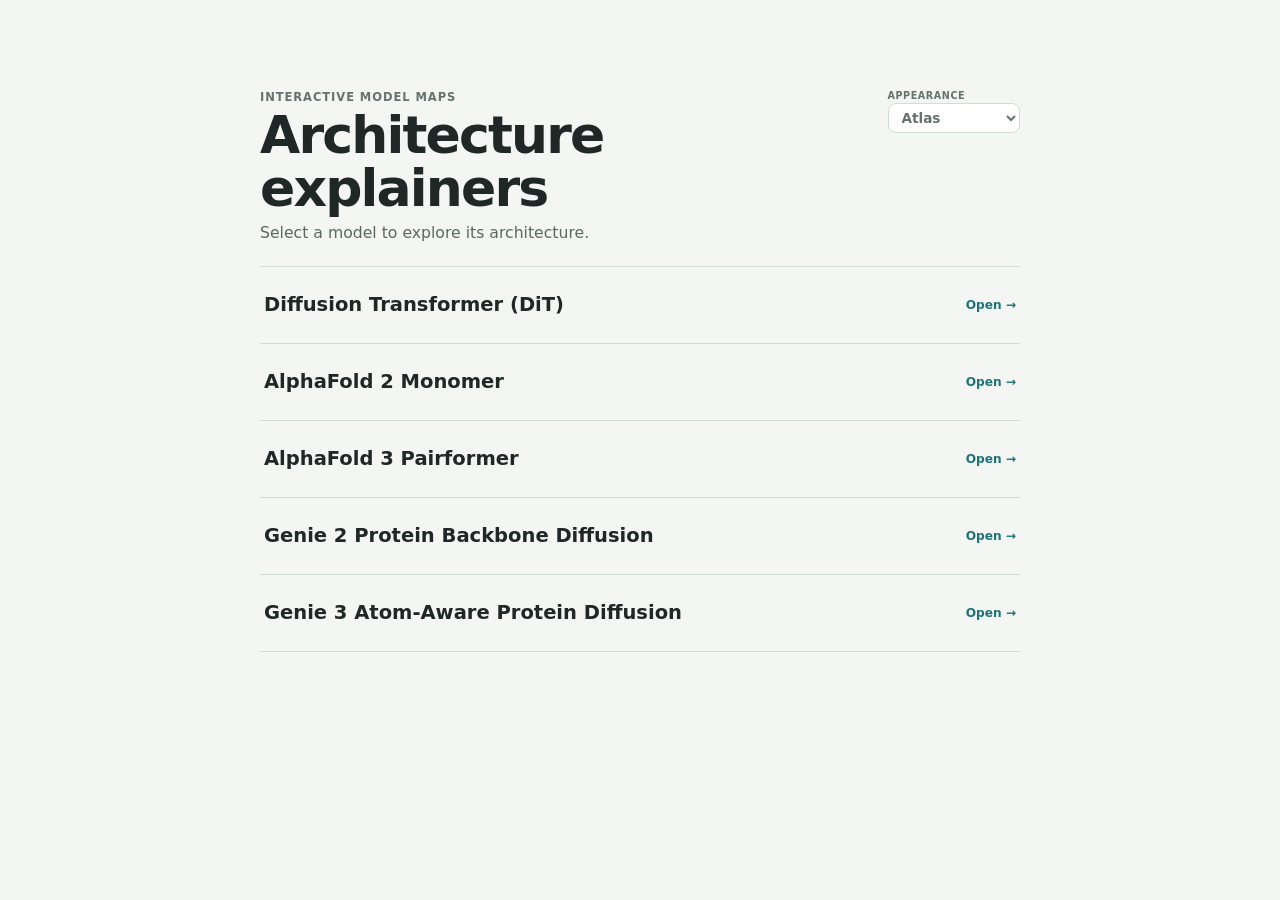
==== explainer/index.html @ 322f6643 "Vendor ramithuh/explainer into explainer/ Brings in the Architecture Explainer tool (declarative YAM" ====
<!doctype html>
<html lang="en">
  <head>
    <meta charset="utf-8" />
    <meta name="viewport" content="width=device-width, initial-scale=1" />
    <title>Architecture Explainers</title>
    <script type="text/javascript">
      (function(c,l,a,r,i,t,y){
          c[a]=c[a]||function(){(c[a].q=c[a].q||[]).push(arguments)};
          t=l.createElement(r);t.async=1;t.src="https://www.clarity.ms/tag/"+i;
          y=l.getElementsByTagName(r)[0];y.parentNode.insertBefore(t,y);
      })(window, document, "clarity", "script", "xrj736g7b7");
    </script>
    <script src="./theme-init.js"></script>
    <link rel="stylesheet" href="./styles.css" />
  </head>
  <body class="landing-page directory-page">
    <main class="landing-shell directory-shell">
      <header class="directory-header">
        <div>
          <p class="eyebrow">Interactive model maps</p>
          <h1>Architecture explainers</h1>
          <p>Select a model to explore its architecture.</p>
        </div>
        <label class="theme-switcher-label" for="directoryThemeSwitcher">
          <span>Appearance</span>
          <select id="directoryThemeSwitcher" class="theme-switcher"></select>
        </label>
      </header>

      <ul id="architectureList" class="architecture-list" aria-live="polite">
        <li class="directory-loading">Loading available architectures…</li>
      </ul>
      <p id="directoryEmpty" class="directory-empty" hidden>
        No model architectures are included in this build.
      </p>

      <noscript>
        <p class="directory-error">
          JavaScript is required to list the available architecture explainers.
        </p>
      </noscript>
    </main>
    <script type="module" src="./landing.js"></script>
  </body>
</html>
---- explainer/styles.css ----
:root {
  color-scheme: light;
  --bg: #f4f6f4;
  --ink: #202727;
  --muted: #66726f;
  --panel: #fbfaf7;
  --panel-strong: #ffffff;
  --line: #d2dcd7;
  --accent: #1d7378;
  --accent-2: #cf5d45;
  --blue: #336fb1;
  --green: #18805f;
  --amber: #b87a22;
  --violet: #8b6fc3;
  --representation-single: var(--blue);
  --representation-pair: var(--violet);
  --representation-coordinates: var(--green);
  --representation-frames: var(--amber);
  --copy: #40504d;
  --copy-soft: #5a6763;
  --copy-strong: #34423f;
  --surface-link: rgba(255, 255, 255, 0.66);
  --surface-link-hover: #ffffff;
  --surface-card: rgba(255, 255, 255, 0.72);
  --surface-card-hover: #ffffff;
  --surface-control: rgba(255, 255, 255, 0.9);
  --surface-popover: rgba(255, 255, 255, 0.97);
  --surface-chip: rgba(255, 255, 255, 0.7);
  --surface-node: rgba(255, 255, 255, 0.9);
  --surface-node-hover: #ffffff;
  --surface-tensor: rgba(255, 255, 255, 0.72);
  --surface-tensor-label: rgba(255, 255, 255, 0.85);
  --canvas-bg: linear-gradient(180deg, #f7f7fa 0%, #f7f4ef 56%, #eef6f4 100%);
  --lane-line: rgba(50, 63, 59, 0.08);
  --lane-label-line: rgba(95, 108, 103, 0.18);
  --chip-line: rgba(111, 122, 118, 0.16);
  --edge-default: rgba(92, 150, 152, 0.78);
  --edge-conditioning: rgba(139, 111, 195, 0.78);
  --edge-skip: rgba(207, 93, 69, 0.75);
  --edge-label: #6d7a76;
  --edge-label-stroke: rgba(255, 255, 255, 0.86);
  --glyph-border-base: #ffffff;
  --tensor-volume-stack: rgba(255, 255, 255, 0.94);
  --shadow: 0 18px 50px rgba(31, 37, 35, 0.14);
  --shadow-soft: 0 10px 28px rgba(43, 51, 48, 0.07);
  --node-shadow: 0 14px 34px rgba(35, 43, 40, 0.1);
}

:root[data-theme="dark"] {
  color-scheme: dark;
  --bg: #0c1112;
  --ink: #e8eeee;
  --muted: #96a8a5;
  --panel: #121a1c;
  --panel-strong: #1a2427;
  --line: #2b3b3e;
  --accent: #4fc3c7;
  --accent-2: #f08a70;
  --blue: #78aef0;
  --green: #63d19d;
  --amber: #e9b85f;
  --violet: #b6a0f2;
  --copy: #c7d3d0;
  --copy-soft: #a8b8b5;
  --copy-strong: #dde7e5;
  --surface-link: rgba(24, 34, 37, 0.82);
  --surface-link-hover: rgba(32, 47, 50, 0.98);
  --surface-card: rgba(20, 30, 33, 0.84);
  --surface-card-hover: rgba(28, 42, 45, 0.98);
  --surface-control: rgba(19, 29, 32, 0.9);
  --surface-popover: rgba(20, 30, 33, 0.97);
  --surface-chip: rgba(25, 37, 40, 0.76);
  --surface-node: rgba(21, 32, 35, 0.92);
  --surface-node-hover: rgba(31, 47, 50, 0.98);
  --surface-tensor: rgba(22, 34, 37, 0.78);
  --surface-tensor-label: rgba(8, 14, 16, 0.86);
  --canvas-bg: linear-gradient(180deg, #10161a 0%, #151c1f 56%, #0f1b1d 100%);
  --lane-line: rgba(190, 211, 207, 0.12);
  --lane-label-line: rgba(190, 211, 207, 0.18);
  --chip-line: rgba(190, 211, 207, 0.17);
  --edge-default: rgba(79, 195, 199, 0.78);
  --edge-conditioning: rgba(182, 160, 242, 0.78);
  --edge-skip: rgba(240, 138, 112, 0.76);
  --edge-label: #c5d5d1;
  --edge-label-stroke: rgba(8, 13, 14, 0.88);
  --glyph-border-base: #0d1517;
  --tensor-volume-stack: rgba(10, 16, 18, 0.95);
  --shadow: 0 22px 60px rgba(0, 0, 0, 0.45);
  --shadow-soft: 0 10px 28px rgba(0, 0, 0, 0.24);
  --node-shadow: 0 14px 34px rgba(0, 0, 0, 0.32);
}

/* Warm, paper-led palette derived from ramith.fyi's Tufte surface, ink,
   green interaction color, yellow annotations, and scholarly blue figures. */
:root[data-theme="ramith"] {
  color-scheme: light;
  --bg: #fffff8;
  --ink: #111111;
  --muted: #6d695f;
  --panel: #faf7ec;
  --panel-strong: #fffef8;
  --line: #d9d2bd;
  --accent: #2e7247;
  --accent-2: #9a650f;
  --blue: #2f6f91;
  --green: #2e7247;
  --amber: #9a650f;
  --violet: #765a9b;
  --representation-single: var(--blue);
  --representation-pair: var(--violet);
  --representation-coordinates: var(--green);
  --representation-frames: var(--amber);
  --copy: #36352f;
  --copy-soft: #5e5b52;
  --copy-strong: #272620;
  --surface-link: rgba(255, 255, 248, 0.7);
  --surface-link-hover: #fffef8;
  --surface-card: rgba(255, 254, 248, 0.76);
  --surface-card-hover: #fffef8;
  --surface-control: rgba(255, 254, 248, 0.92);
  --surface-popover: rgba(255, 254, 248, 0.98);
  --surface-chip: rgba(250, 247, 236, 0.84);
  --surface-node: rgba(255, 254, 248, 0.94);
  --surface-node-hover: #fffef8;
  --surface-tensor: rgba(255, 254, 248, 0.8);
  --surface-tensor-label: rgba(255, 254, 248, 0.9);
  --canvas-bg: linear-gradient(180deg, #fffef8 0%, #faf7ed 58%, #f3f7ef 100%);
  --lane-line: rgba(73, 66, 49, 0.09);
  --lane-label-line: rgba(93, 86, 68, 0.19);
  --chip-line: rgba(105, 97, 78, 0.18);
  --edge-default: rgba(46, 114, 71, 0.8);
  --edge-conditioning: rgba(118, 90, 155, 0.8);
  --edge-skip: rgba(173, 77, 55, 0.76);
  --edge-label: #69655a;
  --edge-label-stroke: rgba(255, 254, 248, 0.92);
  --glyph-border-base: #fffef8;
  --tensor-volume-stack: rgba(255, 254, 248, 0.96);
  --shadow: 0 18px 50px rgba(61, 52, 31, 0.13);
  --shadow-soft: 0 9px 26px rgba(61, 52, 31, 0.08);
  --node-shadow: 0 13px 32px rgba(61, 52, 31, 0.11);
}

@media (prefers-color-scheme: dark) {
  :root[data-theme="ramith"] {
    color-scheme: dark;
    --bg: #151515;
    --ink: #f1eee2;
    --muted: #aaa69a;
    --panel: #1b1b18;
    --panel-strong: #24231e;
    --line: #403d34;
    --accent: #66bb6a;
    --accent-2: #e0ad4f;
    --blue: #79aac5;
    --green: #66bb6a;
    --amber: #e0ad4f;
    --violet: #b49bd2;
    --copy: #d7d3c7;
    --copy-soft: #b7b2a7;
    --copy-strong: #e8e4d8;
    --surface-link: rgba(31, 31, 27, 0.82);
    --surface-link-hover: rgba(42, 41, 35, 0.98);
    --surface-card: rgba(28, 28, 24, 0.88);
    --surface-card-hover: rgba(40, 39, 33, 0.98);
    --surface-control: rgba(30, 30, 26, 0.94);
    --surface-popover: rgba(30, 30, 26, 0.98);
    --surface-chip: rgba(38, 37, 31, 0.84);
    --surface-node: rgba(31, 31, 27, 0.94);
    --surface-node-hover: rgba(44, 43, 36, 0.99);
    --surface-tensor: rgba(34, 34, 29, 0.84);
    --surface-tensor-label: rgba(18, 18, 16, 0.9);
    --canvas-bg: linear-gradient(180deg, #181816 0%, #1d1c18 58%, #172019 100%);
    --lane-line: rgba(226, 220, 201, 0.11);
    --lane-label-line: rgba(226, 220, 201, 0.18);
    --chip-line: rgba(226, 220, 201, 0.17);
    --edge-default: rgba(102, 187, 106, 0.82);
    --edge-conditioning: rgba(180, 155, 210, 0.82);
    --edge-skip: rgba(226, 126, 101, 0.8);
    --edge-label: #d5d0c3;
    --edge-label-stroke: rgba(19, 19, 16, 0.92);
    --glyph-border-base: #171714;
    --tensor-volume-stack: rgba(17, 17, 15, 0.96);
    --shadow: 0 22px 60px rgba(0, 0, 0, 0.48);
    --shadow-soft: 0 10px 28px rgba(0, 0, 0, 0.28);
    --node-shadow: 0 14px 34px rgba(0, 0, 0, 0.36);
  }
}

* {
  box-sizing: border-box;
}

html,
body {
  min-height: 100%;
}

body {
  margin: 0;
  background: var(--bg);
  color: var(--ink);
  font-family:
    Inter, ui-sans-serif, system-ui, -apple-system, BlinkMacSystemFont, "Segoe UI",
    sans-serif;
}

body.renderer-page {
  min-height: 100svh;
  overflow: hidden;
}

button {
  font: inherit;
}

h1,
h2,
h3,
p {
  margin-top: 0;
}

h1 {
  margin-bottom: 8px;
  font-size: clamp(2.2rem, 4vw, 4.2rem);
  line-height: 1.02;
  letter-spacing: 0;
}

h2 {
  margin-bottom: 9px;
  font-size: clamp(1.35rem, 2vw, 2rem);
  line-height: 1.08;
  letter-spacing: 0;
}

h3 {
  margin: 18px 0 8px;
  font-size: 0.8rem;
  letter-spacing: 0.08em;
  text-transform: uppercase;
  color: var(--muted);
}

code {
  font-family: ui-monospace, SFMono-Regular, Menlo, Consolas, monospace;
}

.eyebrow {
  margin: 0 0 5px;
  color: var(--muted);
  font-size: 0.72rem;
  font-weight: 800;
  letter-spacing: 0.08em;
  text-transform: uppercase;
}

.landing-shell {
  width: min(1500px, calc(100vw - 32px));
  margin: 0 auto;
  padding: 28px 0 56px;
}

.landing-header {
  max-width: 900px;
  margin-bottom: 24px;
}

.landing-header p:not(.eyebrow) {
  max-width: 76ch;
  color: var(--copy);
  font-size: 1.1rem;
  line-height: 1.5;
}

.note-nav {
  display: flex;
  flex-wrap: wrap;
  gap: 10px;
  align-items: center;
}

.story-home-link {
  display: inline-flex;
  align-items: center;
  min-height: 30px;
  padding: 6px 10px;
  border: 1px solid var(--line);
  border-radius: 8px;
  background: var(--surface-link);
  color: var(--accent);
  font-size: 0.78rem;
  font-weight: 900;
  text-decoration: none;
}

.story-home-link:hover {
  border-color: var(--accent);
  background: var(--surface-link-hover);
}

.story-grid {
  display: grid;
  grid-template-columns: repeat(auto-fit, minmax(270px, 1fr));
  gap: 16px;
}

.story-card,
.landing-notes {
  display: block;
  min-height: 210px;
  padding: 18px;
  border: 1px solid var(--line);
  border-radius: 8px;
  background: var(--surface-card);
  color: inherit;
  text-decoration: none;
  box-shadow: var(--shadow-soft);
}

.story-card:hover {
  border-color: color-mix(in srgb, var(--accent) 55%, transparent);
  background: var(--surface-card-hover);
}

.story-status,
.story-meta {
  display: inline-flex;
  color: var(--accent);
  font-size: 0.75rem;
  font-weight: 900;
  text-transform: uppercase;
}

.story-card h2 {
  margin: 8px 0;
}

.story-card p:not(.eyebrow) {
  color: var(--copy);
  line-height: 1.45;
}

.landing-notes {
  min-height: 0;
  margin-top: 22px;
}

/* Registry-driven architecture directory */

.directory-shell {
  width: min(1540px, calc(100vw - 40px));
  padding-top: 20px;
}

.directory-hero {
  display: grid;
  grid-template-columns: minmax(0, 1fr) auto;
  gap: clamp(32px, 6vw, 96px);
  align-items: end;
  padding: clamp(24px, 4vw, 54px);
  overflow: hidden;
  border: 1px solid var(--line);
  border-radius: 18px;
  background:
    radial-gradient(circle at 88% 12%, color-mix(in srgb, var(--violet) 16%, transparent), transparent 28%),
    radial-gradient(circle at 8% 100%, color-mix(in srgb, var(--accent) 13%, transparent), transparent 31%),
    var(--surface-card);
  box-shadow: var(--shadow-soft);
}

.directory-hero-copy {
  max-width: 920px;
}

.directory-hero-aside {
  display: grid;
  gap: 14px;
  justify-items: end;
}

.directory-hero h1 {
  max-width: 12ch;
  margin-bottom: 16px;
}

.directory-hero-copy > p:not(.eyebrow) {
  max-width: 76ch;
  margin-bottom: 0;
  color: var(--copy);
  font-size: clamp(1rem, 1.35vw, 1.18rem);
  line-height: 1.55;
}

.directory-summary {
  display: grid;
  grid-template-columns: repeat(3, minmax(92px, 1fr));
  min-width: min(430px, 38vw);
  margin: 0;
  border: 1px solid color-mix(in srgb, var(--accent) 22%, var(--line));
  border-radius: 12px;
  background: color-mix(in srgb, var(--surface-card) 82%, transparent);
  backdrop-filter: blur(12px);
}

.directory-summary > div {
  padding: 16px 18px;
}

.directory-summary > div + div {
  border-left: 1px solid var(--line);
}

.directory-summary dt {
  margin-bottom: 2px;
  color: var(--accent);
  font-size: 1.55rem;
  font-weight: 900;
  line-height: 1;
}

.directory-summary dd {
  margin: 0;
  color: var(--muted);
  font-size: 0.7rem;
  font-weight: 800;
  letter-spacing: 0.055em;
  text-transform: uppercase;
}

.directory-section {
  padding: clamp(32px, 5vw, 66px) 0 18px;
}

.directory-section-heading {
  display: flex;
  justify-content: space-between;
  gap: 28px;
  align-items: end;
}

.directory-section-heading h2,
.directory-reference h2,
.directory-resources h2 {
  margin-bottom: 6px;
}

.directory-section-heading > div > p:not(.eyebrow),
.directory-reference > div > p:not(.eyebrow) {
  max-width: 72ch;
  margin-bottom: 0;
  color: var(--copy-soft);
  line-height: 1.45;
}

.directory-search {
  display: grid;
  width: min(380px, 100%);
  gap: 6px;
  color: var(--muted);
  font-size: 0.7rem;
  font-weight: 850;
  letter-spacing: 0.055em;
  text-transform: uppercase;
}

.directory-search input {
  width: 100%;
  min-height: 44px;
  padding: 10px 13px;
  border: 1px solid var(--line);
  border-radius: 9px;
  outline: none;
  background: var(--surface-control);
  color: var(--ink);
  font: 650 0.88rem/1.2 var(--sans, ui-sans-serif, system-ui, sans-serif);
  text-transform: none;
  box-shadow: 0 6px 18px color-mix(in srgb, var(--ink) 5%, transparent);
}

.directory-search input:focus {
  border-color: color-mix(in srgb, var(--accent) 64%, var(--line));
  box-shadow: 0 0 0 3px color-mix(in srgb, var(--accent) 14%, transparent);
}

.directory-toolbar {
  display: flex;
  justify-content: space-between;
  gap: 18px;
  align-items: center;
  min-height: 48px;
  margin: 18px 0;
}

.directory-filters {
  display: flex;
  flex-wrap: wrap;
  gap: 7px;
}

.directory-filter {
  min-height: 34px;
  padding: 7px 11px;
  border: 1px solid var(--line);
  border-radius: 999px;
  background: var(--surface-chip);
  color: var(--copy);
  font-size: 0.74rem;
  font-weight: 800;
  cursor: pointer;
}

.directory-filter:hover,
.directory-filter:focus-visible,
.directory-filter.is-active {
  border-color: color-mix(in srgb, var(--accent) 48%, var(--line));
  background: color-mix(in srgb, var(--accent) 11%, var(--surface-card));
  color: var(--accent);
}

.directory-result-count {
  margin: 0;
  color: var(--muted);
  font-size: 0.76rem;
  font-weight: 800;
  white-space: nowrap;
}

.architecture-directory-grid {
  display: grid;
  grid-template-columns: repeat(3, minmax(0, 1fr));
  gap: 18px;
}

.directory-card {
  display: flex;
  min-width: 0;
  min-height: 520px;
  overflow: hidden;
  flex-direction: column;
  border: 1px solid var(--line);
  border-radius: 14px;
  background: var(--surface-card);
  color: inherit;
  text-decoration: none;
  box-shadow: var(--shadow-soft);
  transition:
    transform 140ms ease,
    border-color 140ms ease,
    box-shadow 140ms ease,
    background-color 140ms ease;
}

.directory-card:hover,
.directory-card:focus-visible {
  border-color: color-mix(in srgb, var(--accent) 52%, var(--line));
  outline: none;
  background: var(--surface-card-hover);
  box-shadow: 0 18px 42px color-mix(in srgb, var(--ink) 12%, transparent);
  transform: translateY(-3px);
}

.directory-card-preview {
  height: 154px;
  padding: 10px 12px;
  border-bottom: 1px solid var(--line);
  background: var(--canvas-bg);
}

.directory-preview-svg {
  display: block;
  width: 100%;
  height: 100%;
}

.directory-preview-edge {
  fill: none;
  stroke: var(--edge-default);
  stroke-linecap: round;
  stroke-linejoin: round;
  stroke-width: 2;
  opacity: 0.66;
}

.directory-preview-edge.is-conditioning {
  stroke: var(--edge-conditioning);
  stroke-dasharray: 4 5;
}

.directory-preview-node {
  stroke: color-mix(in srgb, var(--accent) 35%, var(--line));
  stroke-width: 1.5;
}

.directory-preview-node.is-module {
  fill: color-mix(in srgb, var(--surface-node) 86%, var(--accent) 14%);
}

.directory-preview-node.is-value {
  fill: color-mix(in srgb, var(--surface-tensor) 80%, var(--accent-2) 20%);
}

.directory-preview-node.is-drillable {
  stroke: var(--accent);
  stroke-width: 3;
}

.directory-card-body {
  display: flex;
  flex: 1;
  min-width: 0;
  padding: 19px;
  flex-direction: column;
}

.directory-card-kicker {
  display: flex;
  justify-content: space-between;
  gap: 12px;
  align-items: center;
  margin-bottom: 9px;
}

.directory-family,
.directory-depth {
  color: var(--accent);
  font-size: 0.67rem;
  font-weight: 900;
  letter-spacing: 0.055em;
  text-transform: uppercase;
}

.directory-depth {
  color: var(--muted);
  white-space: nowrap;
}

.directory-card-title {
  margin: 0 0 9px;
  color: var(--ink);
  font-size: clamp(1.25rem, 1.55vw, 1.55rem);
  line-height: 1.08;
  letter-spacing: -0.018em;
  text-transform: none;
}

.directory-card-summary {
  min-height: 5.6em;
  margin-bottom: 14px;
  color: var(--copy);
  font-size: 0.88rem;
  line-height: 1.43;
}

.directory-task-list {
  display: flex;
  min-height: 56px;
  margin: 0 0 16px;
  padding: 0;
  flex-wrap: wrap;
  gap: 6px;
  align-content: flex-start;
  list-style: none;
}

.directory-task {
  align-self: flex-start;
  padding: 5px 8px;
  border: 1px solid color-mix(in srgb, var(--violet) 24%, var(--line));
  border-radius: 999px;
  background: color-mix(in srgb, var(--violet) 7%, var(--surface-chip));
  color: color-mix(in srgb, var(--violet) 84%, var(--ink));
  font-size: 0.67rem;
  font-weight: 800;
}

.directory-task.is-muted {
  color: var(--muted);
}

.directory-route-label {
  margin-bottom: 7px;
  color: var(--muted);
  font-size: 0.65rem;
  font-weight: 900;
  letter-spacing: 0.065em;
  text-transform: uppercase;
}

.directory-root-route {
  display: flex;
  min-height: 48px;
  margin-bottom: 17px;
  gap: 6px;
  align-items: center;
}

.directory-route-unit {
  min-width: 0;
  padding: 6px 7px;
  overflow: hidden;
  border: 1px solid var(--line);
  border-radius: 6px;
  background: var(--surface-chip);
  color: var(--copy-strong);
  font-size: 0.67rem;
  font-weight: 800;
  text-overflow: ellipsis;
}

.directory-route-arrow {
  flex: none;
  color: var(--accent);
  font-size: 0.75rem;
  font-weight: 900;
}

.directory-card-footer {
  display: flex;
  margin-top: auto;
  padding-top: 13px;
  flex-wrap: wrap;
  gap: 6px 12px;
  align-items: center;
  border-top: 1px solid var(--line);
}

.directory-card-stat {
  color: var(--muted);
  font-size: 0.68rem;
  font-weight: 750;
}

.directory-card-open {
  width: 100%;
  margin-top: 5px;
  color: var(--accent);
  font-size: 0.78rem;
  font-weight: 900;
}

.directory-loading,
.directory-empty,
.directory-error {
  grid-column: 1 / -1;
  padding: 24px;
  border: 1px dashed var(--line);
  border-radius: 10px;
  color: var(--muted);
  text-align: center;
}

.directory-empty {
  margin: 0;
}

.directory-reference {
  display: grid;
  grid-template-columns: minmax(260px, 0.7fr) minmax(520px, 1.3fr);
  gap: clamp(26px, 5vw, 70px);
  align-items: center;
  margin-top: 46px;
  padding: clamp(24px, 4vw, 42px);
  border: 1px solid var(--line);
  border-radius: 16px;
  background: color-mix(in srgb, var(--accent) 4%, var(--surface-card));
}

.reference-directory-grid {
  display: grid;
}

.directory-card.is-reference {
  min-height: 0;
  display: grid;
  grid-template-columns: minmax(230px, 0.82fr) minmax(330px, 1.18fr);
}

.directory-card.is-reference .directory-card-preview {
  height: 100%;
  min-height: 300px;
  border-right: 1px solid var(--line);
  border-bottom: 0;
}

.directory-card.is-reference .directory-card-summary {
  min-height: 0;
}

.directory-card.is-reference .directory-task-list {
  min-height: 0;
}

.directory-resources {
  display: grid;
  grid-template-columns: 1.15fr repeat(4, minmax(180px, 1fr));
  gap: 10px;
  margin-top: 24px;
  padding: 18px;
  border: 1px solid var(--line);
  border-radius: 14px;
  background: var(--surface-card);
}

.directory-resources > div {
  padding: 8px 10px;
}

.directory-resources a {
  display: flex;
  min-height: 88px;
  padding: 12px;
  flex-direction: column;
  justify-content: center;
  border: 1px solid var(--line);
  border-radius: 9px;
  background: var(--surface-link);
  color: inherit;
  text-decoration: none;
}

.directory-resources a:hover,
.directory-resources a:focus-visible {
  border-color: color-mix(in srgb, var(--accent) 48%, var(--line));
  outline: none;
  background: var(--surface-link-hover);
}

.directory-resources a span {
  margin-bottom: 5px;
  color: var(--accent);
  font-size: 0.78rem;
  font-weight: 900;
}

.directory-resources a small {
  color: var(--copy-soft);
  font-size: 0.69rem;
  line-height: 1.35;
}

@media (max-width: 1120px) {
  .directory-hero {
    grid-template-columns: 1fr;
    align-items: start;
  }

  .directory-summary {
    width: min(620px, 100%);
    min-width: 0;
  }

  .directory-hero-aside {
    width: min(620px, 100%);
    justify-items: start;
  }

  .architecture-directory-grid {
    grid-template-columns: repeat(2, minmax(0, 1fr));
  }

  .directory-section-heading {
    align-items: stretch;
    flex-direction: column;
  }

  .directory-search {
    width: min(520px, 100%);
  }

  .directory-reference {
    grid-template-columns: 1fr;
  }

  .directory-resources {
    grid-template-columns: repeat(2, minmax(0, 1fr));
  }

  .directory-resources > div {
    grid-column: 1 / -1;
  }
}

@media (max-width: 720px) {
  .directory-shell {
    width: min(100% - 24px, 1540px);
    padding-top: 12px;
  }

  .directory-hero {
    padding: 24px 18px;
  }

  .directory-summary {
    grid-template-columns: 1fr;
  }

  .directory-summary > div + div {
    border-top: 1px solid var(--line);
    border-left: 0;
  }

  .directory-section-heading,
  .directory-toolbar {
    align-items: stretch;
    flex-direction: column;
  }

  .directory-search {
    width: 100%;
  }

  .directory-result-count {
    align-self: flex-end;
  }

  .architecture-directory-grid,
  .directory-resources {
    grid-template-columns: 1fr;
  }

  .directory-card {
    min-height: 0;
  }

  .directory-card-summary,
  .directory-task-list {
    min-height: 0;
  }

  .directory-reference {
    padding: 22px 14px;
  }

  .directory-card.is-reference {
    display: flex;
  }

  .directory-card.is-reference .directory-card-preview {
    min-height: 154px;
    border-right: 0;
    border-bottom: 1px solid var(--line);
  }
}

/* The published landing page is intentionally just a registry-backed list.
   Architecture detail and language documentation belong behind the links. */
.directory-page {
  min-height: 100svh;
}

.directory-shell {
  width: min(760px, calc(100vw - 32px));
  padding: clamp(48px, 10vh, 112px) 0 64px;
}

.directory-header {
  display: flex;
  justify-content: space-between;
  gap: 32px;
  align-items: start;
  padding-bottom: 24px;
  border-bottom: 1px solid var(--line);
}

.directory-header h1 {
  margin-bottom: 8px;
  font-size: clamp(2rem, 6vw, 3.25rem);
  letter-spacing: -0.035em;
}

.directory-header > div > p:not(.eyebrow) {
  margin: 0;
  color: var(--copy-soft);
  font-size: 0.98rem;
}

.architecture-list {
  margin: 0;
  padding: 0;
  list-style: none;
}

.architecture-list-item {
  border-bottom: 1px solid var(--line);
}

.architecture-list-link {
  display: flex;
  min-height: 76px;
  justify-content: space-between;
  gap: 24px;
  align-items: center;
  padding: 18px 4px;
  color: inherit;
  text-decoration: none;
  transition: color 120ms ease, padding 120ms ease;
}

.architecture-list-link:hover,
.architecture-list-link:focus-visible {
  padding-right: 0;
  padding-left: 8px;
  outline: none;
  color: var(--accent);
}

.architecture-list-name {
  font-size: clamp(1.02rem, 2.4vw, 1.22rem);
  font-weight: 780;
  line-height: 1.25;
}

.architecture-list-action {
  flex: none;
  color: var(--accent);
  font-size: 0.76rem;
  font-weight: 850;
}

.directory-page .directory-loading,
.directory-page .directory-empty,
.directory-page .directory-error {
  margin: 24px 0 0;
  padding: 18px 4px;
  border: 0;
  color: var(--muted);
  text-align: left;
}

@media (max-width: 600px) {
  .directory-shell {
    width: min(100% - 28px, 760px);
    padding-top: 36px;
  }

  .directory-header {
    gap: 18px;
    align-items: end;
  }

  .directory-header > div > p:not(.eyebrow) {
    max-width: 28ch;
  }

  .directory-header .theme-switcher-label {
    width: 108px;
  }
}

.renderer-shell {
  display: flex;
  flex-direction: column;
  height: 100svh;
  width: min(calc(100vw - 24px), 1880px);
  margin: 0 auto;
  padding: 10px 0 12px;
}

.renderer-header {
  flex: none;
  display: flex;
  justify-content: space-between;
  gap: 16px;
  align-items: center;
  margin-bottom: 10px;
}

.renderer-identity {
  display: flex;
  min-width: 0;
  align-items: center;
  gap: 14px;
}

.renderer-library-link {
  flex: none;
  padding: 7px 10px;
  border: 1px solid var(--line);
  border-radius: 999px;
  background: var(--surface-link);
  color: var(--copy-soft);
  font-size: 0.72rem;
  font-weight: 800;
  text-decoration: none;
}

.renderer-library-link:hover,
.renderer-library-link:focus-visible {
  border-color: color-mix(in srgb, var(--accent) 48%, var(--line));
  background: var(--surface-link-hover);
  color: var(--accent);
}

.renderer-toolbar {
  display: flex;
  flex: none;
  align-items: end;
  gap: 8px;
}

.arch-switcher-label,
.theme-switcher-label {
  display: grid;
  gap: 2px;
  color: var(--muted);
  font-size: 0.6rem;
  font-weight: 900;
  letter-spacing: 0.06em;
  text-transform: uppercase;
}

.renderer-header .eyebrow {
  margin-bottom: 2px;
}

.renderer-header h1 {
  margin-bottom: 2px;
  font-size: 1.4rem;
  line-height: 1.1;
}

.renderer-header p:not(.eyebrow) {
  max-width: 78ch;
  margin-bottom: 0;
  color: var(--copy-soft);
  font-size: 0.8rem;
  line-height: 1.35;
}

.renderer-grid {
  --inspector-column-width: clamp(340px, 25vw, 400px);
  flex: 1;
  min-height: 0;
  display: grid;
  grid-template-columns: minmax(0, 1fr) var(--inspector-column-width);
  gap: 12px;
}

.renderer-page.is-inspector-collapsed .renderer-grid {
  --inspector-column-width: 44px;
}

.canvas-workspace {
  display: flex;
  min-width: 0;
  min-height: 0;
  flex-direction: column;
}

.canvas-workspace > .architecture-canvas {
  flex: 1;
}

.comparison-workspace[hidden] {
  display: none;
}

.renderer-page.is-comparing {
  overflow: auto;
}

.renderer-page.is-comparing .renderer-shell {
  height: auto;
  min-height: 100svh;
}

.renderer-page.is-comparing .renderer-grid {
  flex: none;
  min-height: 0;
  align-items: start;
}

.renderer-page.is-comparing .canvas-workspace {
  gap: 10px;
}

.renderer-page.is-comparing #architectureCanvas,
.comparison-canvas {
  flex: none;
  height: clamp(500px, 62svh, 780px);
}

.comparison-workspace {
  display: grid;
  min-width: 0;
  gap: 9px;
}

.comparison-band {
  display: grid;
  grid-template-columns: minmax(260px, 1.2fr) minmax(260px, 0.8fr) auto;
  gap: 12px;
  align-items: center;
  padding: 12px 14px;
  border: 1px solid var(--line);
  border-radius: 8px;
  background: var(--surface-control);
  box-shadow: var(--shadow-soft);
}

.comparison-band-heading,
.comparison-band-heading h2,
.comparison-band-heading p,
.comparison-subjects,
.comparison-subjects dd {
  margin: 0;
}

.comparison-band-heading {
  min-width: 0;
}

.comparison-band-heading .eyebrow {
  margin-bottom: 2px;
}

.comparison-band-heading h2 {
  font-size: 0.94rem;
  line-height: 1.25;
}

.comparison-band-heading > p:last-child {
  display: -webkit-box;
  margin-top: 4px;
  overflow: hidden;
  color: var(--copy-soft);
  font-size: 0.72rem;
  line-height: 1.35;
  -webkit-box-orient: vertical;
  -webkit-line-clamp: 2;
}

.comparison-subjects {
  display: grid;
  grid-template-columns: repeat(2, minmax(0, 1fr));
  gap: 8px;
}

.comparison-subjects > div {
  min-width: 0;
  padding: 7px 9px;
  border: 1px solid var(--line);
  border-radius: 7px;
  background: var(--surface-card);
}

.comparison-subjects dt {
  color: var(--muted);
  font-size: 0.58rem;
  font-weight: 900;
  letter-spacing: 0.06em;
  text-transform: uppercase;
}

.comparison-subjects dd {
  overflow: hidden;
  color: var(--copy-strong);
  font-size: 0.75rem;
  font-weight: 850;
  text-overflow: ellipsis;
  white-space: nowrap;
}

.comparison-group-summary {
  grid-column: 1 / 3;
  display: flex;
  flex-wrap: wrap;
  gap: 6px;
}

.comparison-group-chip {
  display: inline-flex;
  align-items: center;
  gap: 5px;
  padding: 4px 7px;
  border: 1px solid var(--line);
  border-radius: 999px;
  background: var(--surface-chip);
  color: var(--copy-soft);
  font-size: 0.64rem;
  font-weight: 800;
}

.comparison-group-chip b {
  color: var(--ink);
  font-variant-numeric: tabular-nums;
}

.comparison-actions {
  grid-column: 3;
  grid-row: 1 / 3;
  display: flex;
  align-self: stretch;
  align-items: center;
  gap: 5px;
}

.comparison-actions > button,
.comparison-mobile-switch button,
.focus-compare {
  min-height: 34px;
  padding: 6px 9px;
  border: 1px solid var(--line);
  border-radius: 7px;
  background: var(--surface-card);
  color: var(--copy-soft);
  cursor: pointer;
  font-size: 0.68rem;
  font-weight: 850;
}

.comparison-actions > button:hover,
.comparison-actions > button:focus-visible,
.comparison-mobile-switch button:hover,
.comparison-mobile-switch button:focus-visible,
.focus-compare:hover,
.focus-compare:focus-visible {
  border-color: color-mix(in srgb, var(--accent) 48%, var(--line));
  color: var(--accent);
}

.comparison-mobile-switch {
  display: none;
}

.comparison-canvas {
  --board-inset-top: 64px;
}

.comparison-surface-label {
  position: absolute;
  top: 12px;
  left: 14px;
  z-index: 30;
  display: flex;
  max-width: calc(100% - 28px);
  align-items: baseline;
  gap: 8px;
  padding: 7px 10px;
  border: 1px solid var(--line);
  border-radius: 7px;
  background: var(--surface-control);
  box-shadow: var(--shadow-soft);
}

.comparison-surface-label span {
  flex: none;
  color: var(--accent);
  font-size: 0.62rem;
  font-weight: 900;
  letter-spacing: 0.05em;
  text-transform: uppercase;
}

.comparison-surface-label strong {
  overflow: hidden;
  color: var(--copy-strong);
  font-size: 0.76rem;
  text-overflow: ellipsis;
  white-space: nowrap;
}

.comparison-aligned {
  --comparison-color: #64736f;
  outline: 2px solid color-mix(in srgb, var(--comparison-color) 70%, transparent);
  outline-offset: 3px;
}

.comparison-aligned.comparison-equivalent {
  --comparison-color: #16805f;
}

.comparison-aligned.comparison-analogous {
  --comparison-color: #526d87;
}

.comparison-aligned.comparison-changed {
  --comparison-color: #b06f18;
}

.comparison-aligned.comparison-primary_only,
.comparison-aligned.comparison-counterpart_only {
  --comparison-color: #9a526f;
  outline-style: dashed;
}

.comparison-match-badge {
  position: absolute;
  top: -11px;
  left: -11px;
  z-index: 8;
  display: grid;
  width: 22px;
  height: 22px;
  place-items: center;
  border: 2px solid var(--surface-control);
  border-radius: 50%;
  background: var(--comparison-color);
  color: white;
  box-shadow: 0 3px 9px color-mix(in srgb, var(--ink) 18%, transparent);
  font-size: 0.62rem;
  font-weight: 950;
  line-height: 1;
}

.comparison-edge-marker {
  fill: var(--edge-default);
}

.comparison-edge-marker.flow-family-single {
  fill: var(--representation-single);
}

.comparison-edge-marker.flow-family-pair {
  fill: var(--representation-pair);
}

.comparison-edge-marker.flow-family-coordinates {
  fill: var(--representation-coordinates);
}

.comparison-edge-marker.flow-family-frames {
  fill: var(--representation-frames);
}

.comparison-edge-marker.flow-family-conditioning {
  fill: var(--edge-conditioning);
}

.comparison-edge-hit:focus {
  stroke: color-mix(in srgb, var(--accent) 22%, transparent);
}

.renderer-page.is-comparing .focus-panel {
  position: sticky;
  top: 10px;
  height: calc(100svh - 22px);
}

.architecture-canvas {
  --board-inset-x: 32px;
  --board-inset-right: var(--board-inset-x);
  --board-inset-top: 76px;
  --board-inset-bottom: 74px;
  --board-layer-guides: 0;
  --board-layer-regions: 1;
  --board-layer-representation-lanes: 2;
  --board-layer-wires: 3;
  --board-layer-nodes: 4;
  --board-layer-reference-panels: 8;
  position: relative;
  isolation: isolate;
  min-width: 0;
  overflow: hidden;
  border: 1px solid var(--line);
  border-radius: 8px;
  background: var(--canvas-bg);
  cursor: grab;
  touch-action: none;
  min-height: 0;
}

.architecture-canvas.has-reference-panels {
  --board-inset-right: clamp(330px, 30vw, 400px);
}

.architecture-canvas.is-panning {
  cursor: grabbing;
  user-select: none;
}

.renderer-startup-error {
  position: absolute;
  z-index: 20;
  top: 50%;
  left: 50%;
  width: min(440px, calc(100% - 40px));
  padding: 24px;
  border: 1px solid var(--accent);
  border-radius: 10px;
  background: var(--panel);
  box-shadow: var(--shadow-lg);
  transform: translate(-50%, -50%);
}

.renderer-startup-error[hidden] {
  display: none;
}

.renderer-startup-error h2,
.renderer-startup-error p {
  margin: 0 0 12px;
}

.renderer-startup-error code {
  display: block;
  max-height: 96px;
  margin: 0 0 16px;
  overflow: auto;
  color: var(--muted);
  font-size: 0.78rem;
  white-space: pre-wrap;
  overflow-wrap: anywhere;
}

.renderer-startup-error button {
  min-height: 36px;
  padding: 7px 12px;
  border: 1px solid var(--accent);
  border-radius: 7px;
  background: var(--accent-soft);
  color: var(--accent-strong);
  font: inherit;
  font-weight: 700;
}

.module-layer {
  position: absolute;
  inset: var(--board-inset-top) var(--board-inset-right) var(--board-inset-bottom) var(--board-inset-x);
  z-index: var(--board-layer-nodes);
  display: grid;
  grid-template-columns: repeat(var(--board-columns, 5), minmax(var(--board-min-col, 164px), 1fr));
  grid-template-rows: repeat(var(--board-rows, 4), minmax(112px, 1fr));
  column-gap: var(--board-col-gap, clamp(28px, 3vw, 48px));
  row-gap: var(--board-row-gap, 18px);
  justify-items: center;
  align-items: center;
  transform-origin: 0 0;
  will-change: transform;
  pointer-events: none;
}

.board-region {
  position: absolute;
  z-index: 0;
  box-sizing: border-box;
  pointer-events: none;
}

.board-region-layer {
  position: absolute;
  inset: var(--board-inset-top) var(--board-inset-right) var(--board-inset-bottom) var(--board-inset-x);
  z-index: var(--board-layer-regions);
  overflow: visible;
  pointer-events: none;
  transform-origin: 0 0;
  will-change: transform;
}

.visual-segment-region {
  border: 1px solid color-mix(in srgb, var(--accent) 24%, var(--line));
  border-radius: 15px;
  background: color-mix(in srgb, var(--accent) 2.5%, transparent);
}

.visual-segment-header {
  position: absolute;
  top: 3px;
  left: 12px;
  display: inline-flex;
  align-items: center;
  gap: 7px;
  max-width: calc(100% - 24px);
  padding: 3px 8px;
  border: 1px solid var(--line);
  border-radius: 8px;
  background: var(--panel);
  color: var(--copy-soft);
  box-shadow: 0 3px 9px rgba(31, 37, 35, 0.05);
  font-size: 0.69rem;
  font-weight: 850;
  letter-spacing: 0.035em;
  line-height: 1;
  white-space: nowrap;
}

.visual-segment-order {
  flex: none;
  padding: 3px 6px;
  border-radius: 999px;
  background: color-mix(in srgb, var(--accent) 11%, transparent);
  color: var(--accent);
  font-size: 0.62rem;
  font-weight: 900;
  letter-spacing: 0.02em;
  text-transform: uppercase;
}

.visual-segment-label {
  overflow: hidden;
  text-overflow: ellipsis;
}

.repeat-region {
  border: 2px dashed var(--line);
  border: 2px dashed color-mix(in srgb, var(--accent) 50%, var(--line));
  border-radius: 14px;
  background: transparent;
  background: color-mix(in srgb, var(--accent) 3%, transparent);
}

.repeat-region-header {
  position: absolute;
  top: 7px;
  left: 14px;
  display: inline-flex;
  align-items: center;
  gap: 7px;
  max-width: calc(100% - 28px);
  padding: 3px 7px 3px 8px;
  border: 1px solid var(--line);
  border: 1px solid color-mix(in srgb, var(--accent) 24%, var(--line));
  border-radius: 7px;
  background: var(--panel);
  color: var(--copy-soft);
  box-shadow: 0 2px 8px rgba(31, 37, 35, 0.045);
  font-size: 0.66rem;
  font-weight: 850;
  letter-spacing: 0.045em;
  line-height: 1;
  text-transform: uppercase;
  white-space: nowrap;
}

.repeat-region-label {
  overflow: hidden;
  text-overflow: ellipsis;
}

.repeat-region-count {
  flex: none;
  padding: 3px 6px;
  border-radius: 999px;
  background: var(--surface-chip);
  background: color-mix(in srgb, var(--accent) 11%, transparent);
  color: var(--accent);
  font-weight: 900;
  letter-spacing: 0.02em;
}

.edge-layer {
  position: absolute;
  inset: var(--board-inset-top) var(--board-inset-right) var(--board-inset-bottom) var(--board-inset-x);
  z-index: var(--board-layer-wires);
  width: calc(100% - var(--board-inset-x) - var(--board-inset-right));
  height: calc(100% - var(--board-inset-top) - var(--board-inset-bottom));
  overflow: visible;
  pointer-events: none;
  transform-origin: 0 0;
  will-change: transform;
}

.scale-lane-layer {
  position: absolute;
  inset: var(--board-inset-top) 0 var(--board-inset-bottom);
  z-index: var(--board-layer-guides);
  pointer-events: none;
}

.scale-lane-layer[hidden] {
  display: none;
}

.representation-lane-layer {
  position: absolute;
  inset: var(--board-inset-top) var(--board-inset-right) var(--board-inset-bottom) var(--board-inset-x);
  z-index: var(--board-layer-representation-lanes);
  display: grid;
  grid-template-columns: repeat(var(--board-columns, 5), minmax(var(--board-min-col, 164px), 1fr));
  grid-template-rows: repeat(var(--board-rows, 4), minmax(112px, 1fr));
  column-gap: var(--board-col-gap, clamp(28px, 3vw, 48px));
  row-gap: var(--board-row-gap, 18px);
  justify-items: center;
  align-items: center;
  transform-origin: 0 0;
  will-change: transform;
  pointer-events: none;
}

.reference-panel-layer {
  position: absolute;
  z-index: var(--board-layer-reference-panels);
  top: var(--board-inset-top);
  right: 18px;
  bottom: var(--board-inset-bottom);
  width: min(350px, calc(var(--board-inset-right) - 42px));
  overflow: auto;
  overscroll-behavior: contain;
  pointer-events: auto;
  touch-action: auto;
}

.reference-panel-layer[hidden] {
  display: none;
}

.reference-panel {
  display: grid;
  gap: 10px;
  margin: 0;
  padding: 12px;
  border: 1px solid var(--line);
  border-radius: 10px;
  background: color-mix(in srgb, var(--panel) 96%, var(--accent) 4%);
  box-shadow: var(--shadow-lg);
}

.reference-panel + .reference-panel {
  margin-top: 12px;
}

.reference-panel-heading {
  display: grid;
  gap: 3px;
}

.reference-panel-eyebrow {
  color: var(--accent);
  font-size: 0.64rem;
  font-weight: 900;
  letter-spacing: 0.08em;
  text-transform: uppercase;
}

.reference-panel-heading strong {
  color: var(--ink);
  font-size: 0.9rem;
  line-height: 1.2;
}

.reference-panel-image-button {
  position: relative;
  display: block;
  width: 100%;
  padding: 0;
  overflow: hidden;
  border: 1px solid color-mix(in srgb, var(--line) 82%, transparent);
  border-radius: 7px;
  background: #fff;
  cursor: zoom-in;
  appearance: none;
}

.reference-panel-image-button:hover {
  border-color: color-mix(in srgb, var(--accent) 62%, var(--line));
}

.reference-panel-image-button:focus-visible {
  outline: 2px solid var(--accent);
  outline-offset: 2px;
}

.reference-panel-image-button img {
  display: block;
  width: 100%;
  height: auto;
}

.reference-panel-zoom-cue {
  position: absolute;
  right: 8px;
  bottom: 8px;
  display: inline-flex;
  align-items: center;
  gap: 5px;
  padding: 5px 8px;
  border: 1px solid color-mix(in srgb, var(--accent) 38%, var(--line));
  border-radius: 999px;
  background: color-mix(in srgb, var(--panel-strong) 94%, transparent);
  color: var(--accent);
  box-shadow: var(--shadow-soft);
  font-size: 0.66rem;
  font-weight: 900;
  letter-spacing: 0.04em;
  text-transform: uppercase;
}

.reference-panel-zoom-cue .arch-drill-icon {
  width: 14px;
  height: 14px;
}

.reference-panel-caption,
.reference-panel-license {
  margin: 0;
  color: var(--copy-soft);
  font-size: 0.72rem;
  line-height: 1.45;
}

.reference-panel-citation {
  display: -webkit-box;
  overflow: hidden;
  color: var(--accent);
  font-size: 0.7rem;
  font-weight: 750;
  line-height: 1.35;
  -webkit-box-orient: vertical;
  -webkit-line-clamp: 2;
}

.reference-panel-license {
  font-size: 0.64rem;
}

.reference-figure-dialog {
  width: min(1180px, calc(100vw - 36px));
  height: min(900px, calc(100svh - 36px));
  max-width: none;
  max-height: none;
  padding: 0;
  overflow: hidden;
  border: 1px solid var(--line);
  border-radius: 12px;
  background: var(--surface-popover);
  color: var(--ink);
  box-shadow: var(--shadow-lg);
}

.reference-figure-dialog::backdrop {
  background: color-mix(in srgb, var(--ink) 58%, transparent);
}

.reference-figure-shell {
  display: grid;
  grid-template-rows: auto minmax(0, 1fr) auto;
  height: 100%;
}

.reference-figure-header,
.reference-figure-footer {
  display: flex;
  align-items: center;
  justify-content: space-between;
  gap: 16px;
  padding: 12px 16px;
  border-color: var(--line);
  background: var(--panel);
}

.reference-figure-header {
  border-bottom: 1px solid var(--line);
}

.reference-figure-header .eyebrow,
.reference-figure-header h2,
.reference-figure-copy p,
.reference-figure-copy small {
  margin: 0;
}

.reference-figure-header h2 {
  font-size: 1rem;
}

.reference-figure-close {
  flex: none;
  width: 36px;
  height: 36px;
  padding: 0;
  border: 1px solid var(--line);
  border-radius: 7px;
  background: var(--surface-control);
  color: var(--ink);
  font-size: 1.4rem;
  line-height: 1;
}

.reference-figure-viewport {
  min-width: 0;
  min-height: 0;
  overflow: auto;
  overscroll-behavior: contain;
  background:
    linear-gradient(45deg, color-mix(in srgb, var(--line) 24%, transparent) 25%, transparent 25%),
    linear-gradient(-45deg, color-mix(in srgb, var(--line) 24%, transparent) 25%, transparent 25%),
    linear-gradient(45deg, transparent 75%, color-mix(in srgb, var(--line) 24%, transparent) 75%),
    linear-gradient(-45deg, transparent 75%, color-mix(in srgb, var(--line) 24%, transparent) 75%);
  background-position: 0 0, 0 8px, 8px -8px, -8px 0;
  background-size: 16px 16px;
  cursor: zoom-in;
  touch-action: none;
}

.reference-figure-viewport.is-zoomed {
  cursor: grab;
}

.reference-figure-viewport.is-panning {
  cursor: grabbing;
  user-select: none;
}

.reference-figure-viewport:focus-visible {
  outline: 2px solid var(--accent);
  outline-offset: -3px;
}

.reference-figure-viewport img {
  display: block;
  max-width: none;
  height: auto;
  margin: 24px auto;
  border: 1px solid color-mix(in srgb, var(--line) 72%, transparent);
  background: #fff;
  box-shadow: var(--shadow-lg);
}

.reference-figure-footer {
  align-items: end;
  border-top: 1px solid var(--line);
}

.reference-figure-copy {
  display: grid;
  gap: 4px;
  max-width: 760px;
  color: var(--copy-soft);
  font-size: 0.72rem;
  line-height: 1.35;
}

.reference-figure-copy a {
  color: var(--accent);
  font-weight: 800;
}

.reference-figure-controls {
  display: inline-flex;
  flex: none;
  overflow: hidden;
  border: 1px solid var(--line);
  border-radius: 7px;
  background: var(--surface-control);
}

.reference-figure-controls button {
  min-width: 40px;
  min-height: 34px;
  padding: 5px 10px;
  border: 0;
  border-right: 1px solid var(--line);
  background: transparent;
  color: var(--ink);
  font: inherit;
  font-weight: 850;
}

.reference-figure-controls button:last-child {
  border-right: 0;
}

.reference-figure-controls button:hover,
.reference-figure-close:hover {
  background: var(--accent-soft);
  color: var(--accent);
}

.module-layer.is-content-row-grid,
.representation-lane-layer.is-content-row-grid {
  row-gap: 0;
}

.scale-lane {
  position: absolute;
  left: 0;
  right: 0;
  border-top: 1px solid var(--lane-line);
}

.scale-lane span {
  position: absolute;
  left: 20px;
  top: 10px;
  padding: 4px 9px;
  border: 1px solid var(--lane-label-line);
  border-radius: 8px;
  background: var(--surface-chip);
  color: var(--muted);
  font-size: 0.78rem;
  font-weight: 900;
  letter-spacing: 0.05em;
  text-transform: uppercase;
}

.representation-lane {
  --representation-lane-color: var(--accent);
  position: relative;
  z-index: 0;
  align-self: stretch;
  justify-self: stretch;
  min-width: 0;
  min-height: 0;
  margin: -5px -8px;
  border-block: 1px solid color-mix(in srgb, var(--representation-lane-color) 20%, transparent);
  border-radius: 12px;
  background: color-mix(in srgb, var(--representation-lane-color) 4%, transparent);
  pointer-events: none;
}

.representation-lane-single {
  --representation-lane-color: var(--representation-single);
}

.representation-lane-pair {
  --representation-lane-color: var(--representation-pair);
}

.representation-lane-coordinates {
  --representation-lane-color: var(--representation-coordinates);
}

.representation-lane-frames {
  --representation-lane-color: var(--representation-frames);
}

.representation-lane-label {
  position: absolute;
  top: 7px;
  left: 10px;
  padding: 3px 7px;
  border: 1px solid color-mix(in srgb, var(--representation-lane-color) 28%, var(--line));
  border-radius: 999px;
  background: color-mix(in srgb, var(--representation-lane-color) 8%, var(--surface-chip));
  color: var(--representation-lane-color);
  font-size: 0.65rem;
  font-weight: 900;
  letter-spacing: 0.045em;
  line-height: 1;
  text-transform: uppercase;
  white-space: nowrap;
}

.arch-node,
.arch-rep {
  --selection-color: var(--accent);
  position: relative;
  z-index: 4;
  align-self: center;
  justify-self: center;
  width: min(100%, 260px);
  min-height: 112px;
  padding: 14px;
  border: 1px solid var(--line);
  border-top: 5px solid var(--accent);
  border-radius: 8px;
  background: var(--surface-node);
  color: var(--ink);
  box-shadow: var(--node-shadow);
  text-align: left;
  pointer-events: auto;
}

.arch-node {
  cursor: default;
}

.arch-node-main {
  display: block;
  width: 100%;
  padding: 0;
  border: 0;
  background: transparent;
  color: inherit;
  cursor: pointer;
  text-align: inherit;
}

.arch-node-main:focus-visible,
.arch-node-drill:focus-visible {
  outline: 3px solid color-mix(in srgb, var(--accent) 42%, transparent);
  outline-offset: 2px;
}

/* J/K moves both semantic selection and DOM focus. The persistent outer frame
   is the focus indicator in that state, so do not draw a second inset ring. */
.arch-node.is-selected-node .arch-node-main:focus-visible {
  outline: none;
}

.arch-node:hover,
.arch-node.is-focused {
  border-color: color-mix(in srgb, var(--accent) 50%, transparent);
  background: var(--surface-node-hover);
}

.arch-node.is-expandable {
  border-inline-color: color-mix(in srgb, var(--accent) 28%, var(--line));
  border-bottom-color: color-mix(in srgb, var(--accent) 28%, var(--line));
}

.arch-drill-cue {
  display: inline-flex;
  align-items: center;
  justify-content: center;
  width: 30px;
  height: 30px;
  padding: 0;
  border: 1px solid color-mix(in srgb, var(--accent) 38%, var(--line));
  border-radius: 50%;
  background: color-mix(in srgb, var(--accent) 9%, var(--surface-chip));
  color: var(--accent);
}

.arch-drill-icon {
  width: 17px;
  height: 17px;
  overflow: visible;
  fill: none;
  stroke: currentColor;
  stroke-width: 1.9;
  stroke-linecap: round;
  vector-effect: non-scaling-stroke;
}

.arch-node .arch-drill-cue {
  display: flex;
  margin: 10px 0 0 auto;
}

.arch-node-drill {
  cursor: zoom-in;
}

.arch-op-node .arch-node-main {
  display: flex;
  flex-direction: column;
  align-items: center;
  gap: 5px;
}

.arch-node:focus-visible,
.mini-summary.is-drilldown:focus-visible {
  outline: 3px solid color-mix(in srgb, var(--accent) 58%, transparent);
  outline-offset: 3px;
}

/* The canvas receives programmatic focus as a navigation fallback, but it is
   not itself a control. Focus remains visible on its real controls and nodes. */
.architecture-canvas:focus {
  outline: none;
}

@media (prefers-reduced-motion: no-preference) {
  .arch-node.is-expandable,
  .mini-summary.is-drilldown,
  .arch-drill-icon {
    transition:
      border-color 120ms ease,
      background-color 120ms ease,
      transform 120ms ease;
  }

  .arch-node.is-expandable:hover .arch-drill-icon,
  .arch-node.is-expandable:focus-within .arch-drill-icon,
  .semantic-trace-drill:hover .arch-drill-icon,
  .semantic-trace-drill:focus-visible .arch-drill-icon {
    transform: scale(1.08);
  }
}

.arch-node strong,
.arch-rep strong {
  display: block;
  margin: 5px 0 4px;
  font-size: 1rem;
  line-height: 1.08;
  overflow-wrap: anywhere;
}

.arch-role,
.arch-spec,
.arch-rep em {
  display: block;
  color: var(--copy-soft);
  font-size: 0.82rem;
  line-height: 1.3;
}

.arch-spec,
.arch-rep code {
  margin-top: 8px;
  font-family: ui-monospace, SFMono-Regular, Menlo, Consolas, monospace;
  font-size: 0.76rem;
  overflow-wrap: anywhere;
}

.arch-equation {
  display: block;
  max-width: 100%;
  margin-top: 10px;
  padding: 7px 8px;
  overflow-x: auto;
  border: 1px solid color-mix(in srgb, var(--node-flow-color, var(--accent)) 22%, var(--line));
  border-radius: 7px;
  background: color-mix(in srgb, var(--node-flow-color, var(--accent)) 5%, var(--surface-chip));
  color: var(--ink);
  font-size: 0.82rem;
  line-height: 1.25;
  text-align: center;
}

.arch-equation mjx-container {
  margin: 0 !important;
}

.arch-kind,
.arch-repeat,
.arch-rep > span,
.arch-badges i {
  display: inline-flex;
  align-items: center;
  padding: 3px 6px;
  border: 1px solid var(--chip-line);
  border-radius: 7px;
  background: var(--surface-chip);
  color: var(--muted);
  font-size: 0.66rem;
  font-style: normal;
  font-weight: 900;
  letter-spacing: 0.04em;
  text-transform: uppercase;
}

.arch-node-top {
  display: flex;
  align-items: center;
  justify-content: space-between;
  gap: 8px;
}

.arch-badges {
  display: flex;
  flex-wrap: wrap;
  gap: 5px;
  margin-top: 10px;
}

.arch-node.scale-item,
.arch-rep.scale-item {
  border-top-color: var(--accent);
}

.arch-node.scale-item_pair,
.arch-rep.scale-item_pair {
  border-top-color: var(--violet);
}

.arch-node.scale-group,
.arch-rep.scale-group {
  border-top-color: var(--accent-2);
}

.arch-node.scale-output,
.arch-rep.scale-output {
  border-top-color: var(--green);
}

.arch-node.flow-family-single,
.arch-node.flow-family-pair,
.arch-node.flow-family-coordinates,
.arch-node.flow-family-frames {
  --node-flow-color: var(--accent);
  border-top-color: var(--node-flow-color);
  background:
    linear-gradient(
      180deg,
      color-mix(in srgb, var(--node-flow-color) 8%, var(--surface-node)) 0%,
      var(--surface-node) 52%
    );
}

.arch-node.flow-family-single {
  --node-flow-color: var(--representation-single);
}

.arch-node.flow-family-pair {
  --node-flow-color: var(--representation-pair);
}

.arch-node.flow-family-coordinates {
  --node-flow-color: var(--representation-coordinates);
}

.arch-node.flow-family-frames {
  --node-flow-color: var(--representation-frames);
}

.arch-node[class*="flow-family-"] .arch-kind,
.arch-node[class*="flow-family-"] .arch-badges i:first-child {
  border-color: color-mix(in srgb, var(--node-flow-color, var(--accent)) 32%, var(--line));
  background: color-mix(in srgb, var(--node-flow-color, var(--accent)) 9%, var(--surface-chip));
  color: var(--node-flow-color, var(--accent));
}

.arch-node.scale-abstract {
  width: min(100%, 360px);
  min-height: 150px;
  padding: 20px;
}

.arch-node.prominence-primary.treatment-block {
  width: 300px;
  max-width: calc(100vw - 64px);
}

.treatment-compact,
.density-compact {
  min-height: 92px;
  padding: 12px;
}

.treatment-chip,
.density-micro {
  display: inline-flex;
  flex-direction: column;
  justify-content: center;
  min-height: 54px;
  width: max-content;
  max-width: 170px;
  padding: 9px 11px;
  box-shadow: none;
}

.treatment-chip strong,
.density-micro strong {
  margin: 3px 0 0;
  font-size: 0.9rem;
}

.arch-chip-meta {
  color: var(--muted);
  font-size: 0.72rem;
  font-weight: 800;
}

.arch-edge {
  fill: none;
  stroke: var(--edge-default);
  stroke-width: 3;
  stroke-dasharray: 8 8;
}

.arch-edge-annotations {
  pointer-events: none;
}

.arch-edge.is-connectivity-input,
.arch-edge.is-connectivity-output {
  opacity: 1;
  stroke-width: 4.5;
  filter: drop-shadow(0 0 3px color-mix(in srgb, currentColor 35%, transparent));
}

.arch-edge.is-connectivity-muted {
  opacity: 0.14;
}

.arch-edge-label.is-connectivity-muted,
.arch-edge-badge.is-connectivity-muted {
  opacity: 0.18;
}

.arch-edge-label.is-connectivity-input,
.arch-edge-label.is-connectivity-output,
.arch-edge-badge.is-connectivity-input,
.arch-edge-badge.is-connectivity-output {
  opacity: 1;
}

.arch-node.is-connectivity-muted,
.arch-rep.is-connectivity-muted {
  opacity: 0.2;
  filter: saturate(0.45);
}

.arch-node.is-connectivity-focus,
.arch-rep.is-connectivity-focus {
  border-color: color-mix(in srgb, var(--accent) 66%, var(--line));
  box-shadow:
    0 0 0 3px color-mix(in srgb, var(--accent) 22%, transparent),
    var(--node-shadow);
}

.arch-node.is-connectivity-source,
.arch-node.is-connectivity-target,
.arch-rep.is-connectivity-source,
.arch-rep.is-connectivity-target {
  border-color: color-mix(in srgb, var(--accent) 42%, var(--line));
  box-shadow:
    0 0 0 2px color-mix(in srgb, var(--accent) 14%, transparent),
    var(--node-shadow);
}

@media (prefers-reduced-motion: no-preference) {
  .arch-edge,
  .arch-edge-label,
  .arch-edge-badge,
  .arch-node,
  .arch-rep {
    transition:
      opacity 120ms ease,
      filter 120ms ease,
      stroke-width 120ms ease,
      border-color 120ms ease,
      box-shadow 120ms ease;
  }
}

.arch-edge.is-conditioning {
  stroke: var(--edge-conditioning);
  stroke-dasharray: 3 6;
}

.arch-edge.flow-family-single:not(.is-skip) {
  stroke: var(--representation-single);
}

.arch-edge.flow-family-pair:not(.is-skip) {
  stroke: var(--representation-pair);
}

.arch-edge.flow-family-coordinates:not(.is-skip) {
  stroke: var(--representation-coordinates);
}

.arch-edge.flow-family-frames:not(.is-skip) {
  stroke: var(--representation-frames);
}

.arch-edge.is-skip {
  stroke: var(--edge-skip);
  stroke-dasharray: 14 5 2 5;
}

.arch-edge-label {
  fill: var(--edge-label);
  font-size: 12px;
  font-weight: 900;
  letter-spacing: 0.04em;
  text-anchor: middle;
  text-transform: uppercase;
  paint-order: stroke;
  stroke: var(--edge-label-stroke);
  stroke-width: 5px;
}

.arch-edge-label.flow-family-single,
.arch-edge-badge.flow-family-single {
  fill: var(--representation-single);
}

.arch-edge-label.flow-family-pair,
.arch-edge-badge.flow-family-pair {
  fill: var(--representation-pair);
}

.arch-edge-label.flow-family-coordinates,
.arch-edge-badge.flow-family-coordinates {
  fill: var(--representation-coordinates);
}

.arch-edge-label.flow-family-frames,
.arch-edge-badge.flow-family-frames {
  fill: var(--representation-frames);
}

.edge-marker-default {
  fill: var(--edge-default);
}

.edge-marker-conditioning {
  fill: var(--edge-conditioning);
}

.edge-marker-single {
  fill: var(--representation-single);
}

.edge-marker-pair {
  fill: var(--representation-pair);
}

.edge-marker-coordinates {
  fill: var(--representation-coordinates);
}

.edge-marker-frames {
  fill: var(--representation-frames);
}

.edge-marker-skip {
  fill: var(--edge-skip);
}

.edge-hit {
  fill: none;
  stroke: transparent;
  stroke-width: 24;
  pointer-events: stroke;
  cursor: pointer;
}

.edge-hit:focus {
  outline: none;
}

.edge-hit:focus-visible {
  stroke: color-mix(in srgb, var(--accent) 32%, transparent);
}

.canvas-controls {
  position: absolute;
  z-index: 30;
  display: flex;
  gap: 6px;
}

.canvas-controls {
  left: 14px;
  bottom: 14px;
}

.canvas-controls button {
  min-height: 30px;
  border: 1px solid var(--line);
  border-radius: 7px;
  background: var(--surface-control);
  color: var(--ink);
  cursor: pointer;
  font-weight: 900;
}

.canvas-controls button {
  min-width: 30px;
  padding: 4px 8px;
}

.focus-panel {
  display: flex;
  flex-direction: column;
  min-height: 0;
  min-width: 0;
  overflow: hidden;
  border: 1px solid var(--line);
  border-radius: 8px;
  background: var(--surface-card);
  box-shadow: var(--shadow-soft);
}

.focus-panel-header {
  flex: none;
  display: flex;
  width: auto;
  padding: 14px;
  border-bottom: 1px solid var(--line);
  background: var(--surface-control);
  align-items: flex-start;
  justify-content: space-between;
  gap: 8px;
}

.focus-panel-header .eyebrow {
  margin-bottom: 1px;
  font-size: 0.64rem;
}

.focus-panel-header h2 {
  margin: 0;
  font-size: 1rem;
  line-height: 1.15;
}

.focus-header-actions {
  flex: none;
  display: flex;
  align-items: center;
  gap: 5px;
}

.focus-reset,
.focus-question,
.focus-collapse {
  flex: none;
  min-height: 32px;
  padding: 5px 8px;
  border: 1px solid var(--line);
  border-radius: 999px;
  background: var(--surface-card);
  color: var(--muted);
  cursor: pointer;
  font-size: 0.62rem;
  font-weight: 800;
}

.focus-question {
  display: inline-flex;
  align-items: center;
  gap: 5px;
  color: var(--accent);
  font-size: 0.68rem;
  line-height: 1.1;
}

.focus-question > span:first-child {
  font-size: 0.9rem;
}

.focus-collapse {
  display: inline-grid;
  width: 32px;
  min-width: 32px;
  padding: 5px;
  place-items: center;
  border-radius: 7px;
}

.focus-collapse svg {
  width: 16px;
  height: 16px;
  fill: none;
  stroke: currentColor;
  stroke-width: 2;
  stroke-linecap: round;
  stroke-linejoin: round;
  transition: transform 120ms ease;
}

.focus-reset:hover,
.focus-reset:focus-visible,
.focus-question:hover,
.focus-question:focus-visible,
.focus-question[aria-expanded="true"],
.focus-collapse:hover,
.focus-collapse:focus-visible {
  border-color: var(--accent);
  color: var(--accent);
}

.renderer-page.is-inspector-collapsed .focus-panel {
  min-width: 44px;
}

.renderer-page.is-inspector-collapsed .focus-panel-header {
  flex: 1;
  width: 100%;
  padding: 6px;
  align-items: flex-start;
  justify-content: center;
  border-bottom: 0;
}

.renderer-page.is-inspector-collapsed .focus-panel-header > div:first-child,
.renderer-page.is-inspector-collapsed .focus-header-actions > :not(.focus-collapse) {
  display: none;
}

.renderer-page.is-inspector-collapsed .focus-header-actions {
  width: 100%;
  justify-content: center;
}

.renderer-page.is-inspector-collapsed .focus-collapse svg {
  transform: rotate(180deg);
}

.architecture-question-menu {
  position: fixed;
  z-index: 100;
  display: grid;
  width: min(330px, calc(100vw - 16px));
  overflow: hidden;
  border: 1px solid color-mix(in srgb, var(--accent) 32%, var(--line));
  border-radius: 10px;
  background: var(--surface-control);
  box-shadow: 0 18px 44px color-mix(in srgb, var(--ink) 20%, transparent);
}

.architecture-question-menu[hidden],
.architecture-copy-status[hidden],
.architecture-copy-fallback[hidden],
.architecture-nav-menu[hidden] {
  display: none;
}

.architecture-question-menu-heading {
  display: grid;
  gap: 3px;
  padding: 10px 12px;
  border-bottom: 1px solid var(--line);
}

.architecture-question-menu-heading span {
  color: var(--muted);
  font-size: 0.64rem;
  font-weight: 900;
  letter-spacing: 0.06em;
  text-transform: uppercase;
}

.architecture-question-menu-heading code {
  overflow: hidden;
  color: var(--copy-strong);
  font-size: 0.72rem;
  text-overflow: ellipsis;
  white-space: nowrap;
}

.architecture-question-menu > button {
  display: grid;
  width: 100%;
  gap: 3px;
  padding: 10px 12px;
  border: 0;
  border-bottom: 1px solid var(--line);
  background: transparent;
  color: var(--ink);
  cursor: pointer;
  text-align: left;
}

.architecture-question-menu > button:last-child {
  border-bottom: 0;
}

.architecture-question-menu > button:hover,
.architecture-question-menu > button:focus-visible {
  outline: none;
  background: var(--surface-link-hover);
}

.architecture-question-menu > button:focus-visible {
  box-shadow: inset 3px 0 0 var(--accent);
}

.architecture-question-menu > button strong {
  font-size: 0.82rem;
}

.architecture-question-menu > button small {
  color: var(--copy-soft);
  font-size: 0.7rem;
  line-height: 1.35;
}

/* Disambiguation menu shown when a keyboard parent/child step (j/k) has more
   than one candidate. Mirrors the question-menu surface so the two popovers
   share explainer's interaction chrome. */
.architecture-nav-menu {
  position: fixed;
  z-index: 101;
  display: grid;
  width: min(260px, calc(100vw - 16px));
  max-height: min(280px, calc(100vh - 32px));
  overflow-y: auto;
  padding: 4px;
  border: 1px solid color-mix(in srgb, var(--accent) 32%, var(--line));
  border-radius: 10px;
  background: var(--surface-control);
  box-shadow: 0 18px 44px color-mix(in srgb, var(--ink) 20%, transparent);
}

.architecture-nav-menu > button {
  display: block;
  width: 100%;
  padding: 8px 10px;
  border: 0;
  border-radius: 6px;
  background: transparent;
  color: var(--ink);
  font-size: 0.8rem;
  text-align: left;
  cursor: pointer;
}

.architecture-nav-menu > button:hover,
.architecture-nav-menu > button:focus-visible,
.architecture-nav-menu > button.is-selected {
  outline: none;
  background: var(--surface-link-hover);
  color: var(--accent);
}

.architecture-nav-menu > button:focus-visible,
.architecture-nav-menu > button.is-selected {
  box-shadow: inset 3px 0 0 var(--accent);
}

.architecture-copy-status {
  position: fixed;
  right: 16px;
  bottom: 16px;
  z-index: 102;
  max-width: min(420px, calc(100vw - 32px));
  margin: 0;
  padding: 9px 12px;
  border: 1px solid color-mix(in srgb, var(--accent) 36%, var(--line));
  border-radius: 8px;
  background: var(--surface-control);
  box-shadow: var(--shadow-soft);
  color: var(--copy-strong);
  font-size: 0.78rem;
  font-weight: 800;
}

.architecture-copy-status.is-error {
  border-color: color-mix(in srgb, #b33838 45%, var(--line));
  color: #b33838;
}

.architecture-copy-fallback {
  position: fixed;
  inset: 0;
  z-index: 101;
  display: grid;
  place-items: center;
  padding: 18px;
  background: color-mix(in srgb, var(--ink) 26%, transparent);
  backdrop-filter: blur(3px);
}

.architecture-copy-fallback > div {
  display: grid;
  width: min(760px, 100%);
  max-height: min(680px, calc(100vh - 36px));
  gap: 10px;
  padding: 16px;
  border: 1px solid var(--line);
  border-radius: 10px;
  background: var(--surface-control);
  box-shadow: 0 24px 70px color-mix(in srgb, var(--ink) 28%, transparent);
}

.architecture-copy-fallback h2,
.architecture-copy-fallback p {
  margin: 0;
}

.architecture-copy-fallback p {
  color: var(--copy-soft);
  font-size: 0.82rem;
}

.architecture-copy-fallback textarea {
  width: 100%;
  min-height: min(420px, 55vh);
  resize: vertical;
  padding: 10px;
  border: 1px solid var(--line);
  border-radius: 8px;
  background: var(--surface-card);
  color: var(--copy-strong);
  font: 0.72rem/1.45 ui-monospace, SFMono-Regular, Menlo, Consolas, monospace;
}

.architecture-copy-fallback button {
  justify-self: end;
  padding: 7px 12px;
  border: 1px solid var(--line);
  border-radius: 8px;
  background: var(--surface-card);
  color: var(--ink);
  cursor: pointer;
  font-weight: 800;
}

.architecture-copy-proxy {
  position: fixed;
  left: -10000px;
  width: 1px;
  height: 1px;
  opacity: 0;
}

.focus-body {
  min-width: 0;
  padding: 14px;
  columns: auto;
}

.focus-panel-workspace {
  flex: 1;
  display: flex;
  min-width: 0;
  min-height: 0;
  flex-direction: column;
}

.focus-panel-tabs {
  flex: none;
  display: flex;
  padding: 6px;
  gap: 4px;
  border-bottom: 1px solid var(--line);
  background: var(--surface-control);
}

.focus-panel-tabs button {
  display: inline-flex;
  min-width: 0;
  min-height: 32px;
  padding: 6px 10px;
  align-items: center;
  justify-content: center;
  gap: 6px;
  border: 1px solid transparent;
  border-radius: 6px;
  background: transparent;
  color: var(--muted);
  cursor: pointer;
  font: inherit;
  font-size: 0.7rem;
  font-weight: 850;
}

.focus-panel-tabs button:hover {
  color: var(--ink);
}

.focus-panel-tabs button[aria-selected="true"] {
  border-color: var(--line);
  background: var(--surface-card);
  color: var(--accent);
  box-shadow: 0 1px 3px color-mix(in srgb, var(--ink) 8%, transparent);
}

.focus-panel-tabs button:focus-visible {
  outline: 2px solid var(--accent);
  outline-offset: 1px;
}

.focus-panel-pages {
  flex: 1;
  display: block;
  min-width: 0;
  min-height: 0;
  overflow-y: auto;
  scrollbar-gutter: stable;
}

.focus-page-section {
  min-width: 0;
}

#semanticTraceCount:not(:empty) {
  min-width: 17px;
  padding: 1px 5px;
  border-radius: 999px;
  background: color-mix(in srgb, var(--accent) 12%, var(--surface-chip));
  font-size: 0.62rem;
  font-variant-numeric: tabular-nums;
  text-align: center;
}

.semantic-trace-body {
  min-width: 0;
  padding: 12px 14px 14px;
}

.semantic-trace-heading {
  display: grid;
  gap: 3px;
  margin-bottom: 10px;
}

.semantic-trace-scroll {
  min-width: 0;
  overflow: visible;
}

.semantic-trace-heading strong {
  color: var(--ink);
  font-size: 0.84rem;
}

.semantic-trace-heading span,
.semantic-trace-empty,
.semantic-trace-status {
  color: var(--copy-soft);
  font-size: 0.72rem;
  line-height: 1.35;
}

.semantic-trace-status {
  box-sizing: border-box;
  height: 4.35em;
  margin: 9px 0 0;
  padding: 6px 8px;
  overflow-y: auto;
  border-top: 1px solid color-mix(in srgb, var(--accent) 18%, var(--line));
  background: color-mix(in srgb, var(--surface-control) 76%, transparent);
}

.semantic-trace-status:empty {
  border-color: transparent;
  background: transparent;
}

.semantic-trace-list {
  display: grid;
  gap: 5px;
  margin: 0;
  padding: 0;
  list-style: none;
  counter-reset: semantic-trace-line;
}

.semantic-trace-line {
  position: relative;
  display: grid;
  grid-template-columns: 3ch minmax(0, 1fr);
  gap: 6px;
  padding: 7px 8px 7px 5px;
  border: 1px solid transparent;
  border-radius: 7px;
  color: var(--copy);
  cursor: default;
  counter-increment: semantic-trace-line;
  transition:
    opacity 120ms ease,
    border-color 120ms ease,
    background-color 120ms ease,
    box-shadow 120ms ease;
}

.semantic-trace-phase {
  display: grid;
  gap: 2px;
  margin: 8px 0 2px;
  padding: 7px 8px;
  border-top: 1px solid color-mix(in srgb, var(--accent) 24%, var(--line));
  color: var(--copy-soft);
}

.semantic-trace-phase:first-child {
  margin-top: 0;
}

.semantic-trace-phase strong {
  color: var(--accent);
  font-size: 0.68rem;
  letter-spacing: 0.035em;
  text-transform: uppercase;
}

.semantic-trace-phase span {
  font-size: 0.68rem;
  line-height: 1.35;
}

.semantic-trace-line::before {
  content: counter(semantic-trace-line);
  padding-top: 1px;
  color: var(--muted);
  font: 0.64rem/1.5 ui-monospace, SFMono-Regular, Menlo, Consolas, monospace;
  text-align: right;
}

.semantic-trace-line:hover,
.semantic-trace-line:focus-visible {
  border-color: color-mix(in srgb, var(--accent) 26%, var(--line));
  background: color-mix(in srgb, var(--accent) 5%, var(--surface-card));
  outline: none;
}

.semantic-trace-list.has-trace-spotlight .semantic-trace-line.is-trace-transient {
  opacity: 1;
  border-color: color-mix(in srgb, var(--accent) 38%, var(--line));
  background: color-mix(in srgb, var(--accent) 8%, var(--surface-card));
  box-shadow: inset 3px 0 0 color-mix(in srgb, var(--accent) 82%, transparent);
}

.semantic-trace-list.has-trace-spotlight .semantic-trace-line.is-trace-muted {
  opacity: 0.34;
}

.semantic-trace-line.is-trace-selected {
  border-color: color-mix(in srgb, var(--accent) 42%, var(--line));
  background: color-mix(in srgb, var(--accent) 9%, var(--surface-card));
  box-shadow: inset 3px 0 0 var(--accent);
}

.semantic-trace-code {
  min-width: 0;
  color: inherit;
  font: 0.76rem/1.5 ui-monospace, SFMono-Regular, Menlo, Consolas, monospace;
  font-variant-ligatures: none;
  overflow-wrap: normal;
  tab-size: 2;
  word-break: normal;
  white-space: pre-wrap;
}

.semantic-code-expression {
  display: block;
  min-width: 0;
  padding-inline-start: 1.35em;
  text-indent: -1.35em;
}

.semantic-code-atom {
  white-space: nowrap;
}

.semantic-code-comment {
  display: block;
  margin-top: 3px;
  padding-inline-start: 1.35em;
  color: var(--copy-soft);
  font-size: 0.92em;
  line-height: 1.4;
  text-indent: 0;
  white-space: normal;
}

.semantic-code-comment-prefix {
  color: color-mix(in srgb, var(--accent) 72%, var(--copy-soft));
  font-weight: 850;
}

.semantic-code-comment-word {
  white-space: nowrap;
}

.semantic-token {
  display: inline;
  margin: -2px;
  padding: 2px;
  border: 0;
  border-radius: 4px;
  background: transparent;
  color: var(--accent);
  cursor: pointer;
  font: inherit;
  font-weight: 850;
  line-height: inherit;
  text-align: inherit;
}

.semantic-token[data-access="write"] {
  color: color-mix(in srgb, var(--violet) 74%, var(--ink));
}

.semantic-token-math {
  position: relative;
  display: inline;
  font-family: "STIX Two Math", "Cambria Math", Georgia, serif;
}

.semantic-token-math-fallback {
  display: inline;
}

.semantic-token-math-fallback i {
  font-family: inherit;
  font-style: italic;
}

.semantic-token-math-fallback sub {
  margin-left: 0.03em;
  font-size: 0.72em;
  line-height: 0;
}

.semantic-token-math-source {
  position: absolute;
  width: 1px;
  height: 1px;
  margin: -1px;
  overflow: hidden;
  clip-path: inset(50%);
  white-space: nowrap;
}

.semantic-trace-body.has-mathjax .semantic-token-math-fallback {
  display: none;
}

.semantic-trace-body.has-mathjax .semantic-token-math-source,
.semantic-token-math-source mjx-container {
  position: static;
  display: inline !important;
  width: auto;
  height: auto;
  margin: 0 !important;
  overflow: visible;
  clip-path: none;
  pointer-events: none;
  white-space: normal;
}

.semantic-token:hover,
.semantic-token:focus-visible,
.semantic-token.is-trace-transient {
  outline: none;
  background: color-mix(in srgb, currentColor 13%, transparent);
  box-shadow: 0 0 0 1px color-mix(in srgb, currentColor 28%, transparent);
}

.semantic-token.is-trace-selected {
  background: color-mix(in srgb, currentColor 18%, transparent);
  box-shadow: 0 0 0 2px color-mix(in srgb, currentColor 36%, transparent);
}

.semantic-token.is-semantic-boundary::after {
  content: "·";
  margin-left: 1px;
  color: var(--muted);
}

.semantic-token.is-semantic-unavailable {
  color: var(--copy-soft);
  text-decoration: underline dotted;
  text-underline-offset: 3px;
}

.semantic-trace-label {
  grid-column: 2;
  display: flex;
  align-items: center;
  justify-content: space-between;
  gap: 6px;
  margin-top: 2px;
  color: var(--muted);
  font-size: 0.66rem;
  line-height: 1.3;
}

.semantic-trace-drill {
  flex: none;
  display: inline-flex;
  align-items: center;
  justify-content: center;
  width: 25px;
  height: 25px;
  padding: 0;
  border: 1px solid color-mix(in srgb, var(--accent) 28%, var(--line));
  border-radius: 50%;
  background: color-mix(in srgb, var(--accent) 7%, var(--surface-chip));
  color: var(--accent);
  cursor: zoom-in;
}

.semantic-trace-drill .arch-drill-icon {
  width: 14px;
  height: 14px;
}

.semantic-trace-drill:hover,
.semantic-trace-drill:focus-visible {
  border-color: var(--accent);
  outline: none;
}

.focus-body .focus-section > h3:first-child {
  margin-top: 0;
}

.focus-body .focus-dl,
.focus-body .mini-summary,
.focus-body .zoom-note,
.focus-body .internal-unit,
.focus-body .evidence-list,
.focus-body li {
  break-inside: avoid;
}

.focus-section > p {
  color: var(--copy);
  font-size: 0.92rem;
  line-height: 1.45;
}

.summary-grid {
  display: grid;
  gap: 10px;
}

.mini-summary,
.internal-unit {
  display: block;
  width: 100%;
  padding: 11px 12px;
  border: 1px solid var(--line);
  border-radius: 8px;
  background: var(--surface-card);
  color: inherit;
  text-align: left;
}

.mini-summary span,
.internal-unit span,
.evidence-badge {
  color: var(--muted);
  font-size: 0.7rem;
  font-weight: 900;
  text-transform: uppercase;
}

.mini-summary strong,
.internal-unit strong {
  display: block;
  margin: 3px 0;
}

.mini-summary em {
  display: block;
  color: var(--copy-soft);
  font-size: 0.8rem;
  font-style: normal;
}

.mini-summary.is-drilldown {
  cursor: zoom-in;
}

.mini-summary.is-drilldown:hover,
.mini-summary.is-drilldown:focus-visible {
  border-color: color-mix(in srgb, var(--accent) 50%, transparent);
  background: var(--surface-card-hover);
}

.mini-summary.is-drilldown .arch-drill-cue {
  display: flex;
  width: max-content;
  margin: 8px 0 0 auto;
  color: var(--accent);
}

.focus-dl {
  display: grid;
  grid-template-columns: 118px minmax(0, 1fr);
  gap: 7px 10px;
  margin: 0;
}

.focus-dl dt {
  color: var(--muted);
  font-size: 0.75rem;
  font-weight: 900;
  text-transform: uppercase;
}

.focus-dl dd {
  min-width: 0;
  margin: 0;
  overflow-wrap: anywhere;
}

.representation-field-section {
  display: grid;
  gap: 8px;
  margin-top: 16px;
  padding-top: 14px;
  border-top: 1px solid var(--line);
}

.representation-field-section h3,
.representation-field-legend {
  margin: 0;
}

.representation-field-legend {
  color: var(--muted);
  font-size: 0.7rem;
  line-height: 1.35;
}

.representation-field-table-wrap {
  max-width: 100%;
  overflow-x: auto;
  border: 1px solid var(--line);
  border-radius: 7px;
}

.representation-field-table {
  width: 100%;
  border-collapse: collapse;
  font-size: 0.7rem;
  line-height: 1.35;
}

.representation-field-table th,
.representation-field-table td {
  padding: 8px;
  border-bottom: 1px solid var(--line);
  text-align: left;
  vertical-align: top;
}

.representation-field-table thead th {
  background: var(--surface-chip);
  color: var(--muted);
  font-size: 0.62rem;
  font-weight: 900;
  letter-spacing: 0.04em;
  text-transform: uppercase;
}

.representation-field-table thead th:first-child,
.representation-field-table tbody th {
  width: 43%;
}

.representation-field-table tbody tr:last-child > * {
  border-bottom: 0;
}

.representation-field-table tbody th strong,
.representation-field-table td > span,
.representation-field-table td > small {
  display: block;
}

.representation-field-names {
  display: flex;
  flex-wrap: wrap;
  gap: 3px;
  margin-top: 5px;
}

.representation-field-names code {
  padding: 2px 4px;
  border-radius: 4px;
  background: var(--surface-chip);
  color: var(--copy-soft);
  font-size: 0.62rem;
  overflow-wrap: anywhere;
}

.representation-field-shape {
  display: flex !important;
  flex-wrap: wrap;
  align-items: center;
  gap: 5px;
  margin-bottom: 5px;
}

.representation-field-shape i {
  padding: 2px 5px;
  border-radius: 999px;
  background: var(--accent-soft);
  color: var(--accent);
  font-size: 0.58rem;
  font-style: normal;
  font-weight: 900;
  text-transform: uppercase;
}

.representation-field-table td > small {
  margin-top: 6px;
  color: var(--muted);
}

.claim-list,
.math-list,
.pseudo-lines {
  margin: 0;
  padding-left: 20px;
}

.claim-list li,
.math-list li,
.pseudo-lines li {
  margin-bottom: 8px;
  color: var(--copy);
  line-height: 1.42;
}

.math-list code,
.pseudo-lines code {
  display: block;
  overflow-wrap: anywhere;
}

.pseudo-lines span {
  display: block;
  color: var(--muted);
  font-size: 0.74rem;
}

.standard-block-instance {
  display: grid;
  gap: 9px;
  margin-top: 14px;
  padding-top: 12px;
  border-top: 1px solid var(--line);
}

.standard-block-instance-meta {
  display: flex;
  flex-wrap: wrap;
  gap: 6px;
}

.standard-block-instance-meta span {
  padding: 3px 7px;
  border: 1px solid color-mix(in srgb, var(--accent) 24%, var(--line));
  border-radius: 999px;
  background: color-mix(in srgb, var(--accent) 8%, var(--surface-card));
  color: var(--copy-strong);
  font-size: 0.69rem;
  font-weight: 850;
  text-transform: uppercase;
}

.standard-block-code {
  margin: 0;
  padding: 10px;
  overflow-x: auto;
  border: 1px solid var(--line);
  border-radius: 7px;
  background: var(--surface-card);
  white-space: pre-wrap;
}

.math-step {
  display: block;
  margin-bottom: 4px;
  color: var(--ink);
}

.internal-stack,
.evidence-list,
.focus-links {
  display: grid;
  gap: 9px;
}

.citation-list {
  display: grid;
  gap: 7px;
}

.citation-entry {
  display: grid;
  gap: 3px;
  padding: 9px 10px;
  border: 1px solid var(--line);
  border-radius: 8px;
  background: var(--surface-card);
}

.citation-entry a,
.citation-entry strong {
  color: var(--ink);
  font-size: 0.82rem;
  font-weight: 800;
  line-height: 1.25;
  text-decoration: none;
}

.citation-entry a:hover {
  color: var(--accent);
  text-decoration: underline;
}

.citation-entry cite,
.citation-entry p,
.citation-locator,
.citation-role {
  margin: 0;
  color: var(--copy-soft);
  font-size: 0.72rem;
  font-style: normal;
  line-height: 1.35;
}

.citation-role {
  color: var(--muted);
  font-size: 0.64rem;
  font-weight: 900;
  text-transform: uppercase;
}

.citation-locator {
  font-family: ui-monospace, SFMono-Regular, Menlo, Consolas, monospace;
}

.focus-links a {
  color: var(--accent);
  font-weight: 800;
  text-decoration: none;
}

.focus-links a:hover {
  text-decoration: underline;
}

.zoom-note,
.warning-note {
  display: grid;
  gap: 4px;
  margin: 12px 0;
  padding: 12px;
  border: 1px solid color-mix(in srgb, var(--violet) 30%, transparent);
  border-radius: 8px;
  background: color-mix(in srgb, var(--violet) 12%, transparent);
}

.warning-note {
  border-color: color-mix(in srgb, var(--accent-2) 32%, transparent);
  background: color-mix(in srgb, var(--accent-2) 12%, transparent);
}

.pair-block {
  display: grid;
  grid-template-columns: 1fr auto 1fr auto 1fr;
  gap: 8px;
  align-items: center;
  margin: 10px 0 14px;
}

.pair-matrix {
  min-height: 54px;
  display: grid;
  place-items: center;
  border: 1px solid var(--line);
  border-radius: 8px;
  background: var(--surface-card);
  color: var(--copy-strong);
  font-size: 0.76rem;
  font-weight: 900;
  text-align: center;
}

.pair-plus,
.pair-arrow {
  color: var(--muted);
  font-size: 0.78rem;
  font-weight: 900;
}

/* DiT / multi-architecture additions */

.arch-node.scale-spatial,
.arch-rep.scale-spatial {
  border-top-color: var(--accent-2);
}

.arch-node.scale-token,
.arch-rep.scale-token {
  border-top-color: var(--accent);
}

.arch-node.scale-sample,
.arch-rep.scale-sample {
  border-top-color: var(--violet);
}

/* Payload family is more specific than a module's coarse scale. */
.arch-node.flow-family-single,
.arch-node.flow-family-pair,
.arch-node.flow-family-coordinates,
.arch-node.flow-family-frames {
  border-top-color: var(--node-flow-color);
}

.arch-edge.is-contracted {
  stroke-dasharray: 2 7;
  opacity: 0.92;
}

.arch-edge-badge {
  fill: var(--violet);
  font-size: 10px;
  font-weight: 900;
  letter-spacing: 0.05em;
  text-anchor: middle;
  text-transform: uppercase;
  paint-order: stroke;
  stroke: var(--edge-label-stroke);
  stroke-width: 4px;
}

.connection-chain {
  margin: 8px 0 0;
  padding-left: 18px;
  display: grid;
  gap: 6px;
}

.connection-chain strong {
  display: block;
  margin: 0;
  font-size: 0.72rem;
}

.connection-chain p {
  margin: 2px 0 0;
  color: var(--copy);
  font-size: 0.8rem;
  line-height: 1.35;
}

.connection-standard-blocks {
  margin-top: 12px;
  padding-top: 10px;
  border-top: 1px solid var(--line);
}

.connection-standard-blocks h3 {
  margin: 0 0 7px;
  color: var(--ink);
  font-size: 0.74rem;
  letter-spacing: 0.06em;
  text-transform: uppercase;
}

.connection-standard-blocks .math-list {
  display: grid;
  gap: 10px;
  margin: 0;
  padding-left: 18px;
}

.connection-standard-blocks .math-list li {
  margin-bottom: 0;
  font-size: 0.76rem;
  line-height: 1.45;
}

.connection-standard-blocks .math-list code {
  margin-top: 3px;
  font-size: 0.72rem;
  line-height: 1.35;
}

.connection-standard-blocks .math-step {
  font-size: 0.86rem;
  line-height: 1.45;
  text-transform: none;
}

.connection-standard-blocks .math-step *,
.connection-standard-blocks mjx-container,
.connection-standard-blocks mjx-container * {
  letter-spacing: 0;
  line-height: normal;
  text-transform: none;
}

.arch-switcher,
.theme-switcher {
  padding: 5px 9px;
  border: 1px solid var(--line);
  border-radius: 8px;
  background: var(--surface-control);
  color: inherit;
  font: inherit;
  font-size: 0.85rem;
}

.theme-switcher {
  min-width: 124px;
}

.arch-switcher:focus-visible,
.theme-switcher:focus-visible {
  border-color: var(--accent);
  outline: 2px solid color-mix(in srgb, var(--accent) 24%, transparent);
  outline-offset: 1px;
}

/* Representation nodes: the node IS the value shape. Generic tensors retain
   their rank glyphs; coordinates and rigid frames use semantic geometry
   illustrations. All ranks put the symbol above the box; non-scalars put
   dimensions inside it. */

.arch-rep {
  --glyph-color: var(--accent);
  --selection-color: var(--glyph-color);
  position: relative;
  display: flex;
  flex-direction: column;
  align-items: center;
  justify-content: center;
  gap: 4px;
  width: auto;
  min-height: 0;
  padding: 6px 10px;
  border: none;
  border-radius: 0;
  background: color-mix(in srgb, var(--surface-tensor) 72%, transparent);
  box-shadow: none;
  text-align: center;
  cursor: pointer;
  font: inherit;
}

.tensor-cells {
  position: absolute;
  inset: 0;
  width: 100%;
  height: 100%;
  pointer-events: none;
}

.tensor-geometry {
  position: absolute;
  inset: 0;
  width: 100%;
  height: 100%;
  pointer-events: none;
}

.arch-rep:hover,
.arch-rep:focus-visible,
.arch-rep.is-focused {
  background: var(--surface-node-hover);
  outline: 3px solid color-mix(in srgb, var(--glyph-color) 30%, transparent);
}

.arch-rep.has-field-table::after {
  content: attr(data-field-count) " fields";
  position: absolute;
  top: -9px;
  right: -8px;
  z-index: 3;
  padding: 3px 6px;
  border: 1px solid color-mix(in srgb, var(--glyph-color) 38%, var(--line));
  border-radius: 999px;
  background: var(--panel-strong);
  color: var(--glyph-color);
  box-shadow: var(--shadow-soft);
  font-family: system-ui, sans-serif;
  font-size: 0.58rem;
  font-style: normal;
  font-weight: 900;
  letter-spacing: 0.035em;
  line-height: 1;
  text-transform: uppercase;
}

.arch-node.is-selected-node,
.arch-rep.is-selected-node {
  z-index: 7;
  outline: 3px solid color-mix(in srgb, var(--selection-color) 84%, var(--ink));
  outline-offset: 4px;
  box-shadow:
    0 0 0 8px color-mix(in srgb, var(--selection-color) 18%, transparent),
    var(--node-shadow);
}

@keyframes architecture-selection-arrival {
  from {
    outline-offset: 11px;
  }

  to {
    outline-offset: 4px;
  }
}

@media (prefers-reduced-motion: no-preference) {
  .arch-node.is-selected-node,
  .arch-rep.is-selected-node {
    animation: architecture-selection-arrival 180ms ease-out;
  }
}

.arch-rep.scale-item,
.arch-rep.scale-token {
  --glyph-color: var(--accent);
}

.arch-rep.scale-item_pair,
.arch-rep.scale-sample {
  --glyph-color: var(--violet);
}

.arch-rep.scale-group,
.arch-rep.scale-spatial {
  --glyph-color: var(--accent-2);
}

.arch-rep.scale-output {
  --glyph-color: var(--green);
}

.arch-rep.tensor-single {
  --glyph-color: var(--representation-single);
}

.arch-rep.tensor-pair {
  --glyph-color: var(--representation-pair);
}

.arch-rep.tensor-coordinates {
  --glyph-color: var(--representation-coordinates);
}

.arch-rep.tensor-frames {
  --glyph-color: var(--representation-frames);
}

.arch-rep.tensor-dictionary {
  --glyph-color: var(--violet);
  width: 176px;
  height: 126px;
}

.arch-rep.tensor-dictionary .tensor-box {
  width: 148px;
  height: 68px;
  border-radius: 8px;
}

.dictionary-glyph-row {
  fill: var(--copy-soft);
  font-family: ui-monospace, SFMono-Regular, Menlo, Consolas, monospace;
  font-size: 7px;
  font-weight: 700;
}

.dictionary-glyph-brace {
  fill: var(--glyph-color);
  font-family: "STIX Two Math", "Cambria Math", Georgia, serif;
  font-size: 36px;
  font-weight: 600;
}

.arch-rep.tensor-scalar {
  width: 96px;
  height: 106px;
  gap: 3px;
  padding: 4px;
}

.arch-rep.tensor-scalar .tensor-box {
  width: 40px;
  height: 40px;
}

.arch-rep.tensor-scalar .tensor-symbol {
  max-width: 100%;
  overflow: hidden;
  white-space: nowrap;
  text-overflow: ellipsis;
}

.tensor-box {
  position: relative;
  display: grid;
  place-items: center;
  overflow: hidden;
  border: 1.5px solid color-mix(in srgb, var(--glyph-color) 58%, var(--glyph-border-base));
  background: var(--surface-tensor);
}

.arch-rep.tensor-vector {
  width: 154px;
  height: 96px;
}

.arch-rep.tensor-vector .tensor-box {
  width: 132px;
  height: 24px;
}

.arch-rep.tensor-single {
  width: 164px;
  height: 96px;
}

.arch-rep.tensor-single .tensor-box {
  width: 142px;
  height: 16px;
  border-radius: 999px;
}

.arch-rep.tensor-single .tensor-dims {
  padding: 1px 6px;
  background: color-mix(in srgb, var(--surface-tensor-label) 86%, transparent);
  color: var(--ink);
  font-size: 0.64rem;
  line-height: 1;
}

.arch-rep.tensor-matrix {
  width: 128px;
  height: 142px;
}

.arch-rep.tensor-matrix .tensor-box {
  width: 104px;
  height: 72px;
}

.arch-rep.tensor-pair {
  width: 112px;
  height: 154px;
}

.arch-rep.tensor-pair .tensor-box {
  width: 86px;
  height: 86px;
}

.arch-rep.tensor-volume {
  width: 136px;
  height: 146px;
  margin-top: 10px;
  margin-right: 8px;
}

.arch-rep.tensor-volume .tensor-box {
  width: 104px;
  height: 70px;
  box-shadow:
    7px -7px 0 -1.5px var(--tensor-volume-stack),
    7px -7px 0 0 var(--glyph-color);
}

.arch-rep.tensor-coordinates {
  width: 140px;
  height: 146px;
}

.arch-rep.tensor-coordinates .tensor-box {
  width: 112px;
  height: 76px;
  border-radius: 16px;
}

.arch-rep.tensor-frames {
  width: 144px;
  height: 150px;
}

.arch-rep.tensor-frames .tensor-box {
  width: 116px;
  height: 80px;
  border-radius: 10px;
}

.arch-rep.tensor-coordinates .tensor-dims,
.arch-rep.tensor-frames .tensor-dims {
  position: absolute;
  left: 50%;
  bottom: 5px;
  transform: translateX(-50%);
  white-space: nowrap;
}

.geometry-point {
  fill: color-mix(in srgb, var(--glyph-color) 78%, var(--surface-tensor));
  stroke: var(--glyph-color);
  stroke-width: 1.5px;
  vector-effect: non-scaling-stroke;
}

.geometry-point-muted,
.geometry-frame-muted {
  opacity: 0.52;
}

.geometry-origin {
  fill: var(--glyph-color);
  stroke: var(--surface-tensor);
  stroke-width: 1.2px;
  vector-effect: non-scaling-stroke;
}

.geometry-axis {
  fill: none;
  stroke-width: 2px;
  stroke-linecap: round;
  vector-effect: non-scaling-stroke;
}

.tensor-geometry .axis-x {
  stroke: var(--accent-2);
}

.tensor-geometry .axis-y {
  stroke: var(--green);
}

.tensor-geometry .axis-z {
  stroke: var(--blue);
}

.geometry-axis-label {
  font-family: ui-monospace, SFMono-Regular, Menlo, Consolas, monospace;
  font-size: 7px;
  font-weight: 800;
}

.axis-x-label {
  fill: var(--accent-2);
}

.axis-y-label {
  fill: var(--green);
}

.axis-z-label {
  fill: var(--blue);
}

.arch-rep .tensor-symbol {
  position: relative;
  z-index: 2;
  display: block;
  max-width: 100%;
  margin: 0;
  padding: 1px 6px;
  background: var(--surface-tensor-label);
  border-radius: 3px;
  font-family: "STIX Two Math", "Cambria Math", Georgia, serif;
  font-style: italic;
  font-weight: 600;
  font-size: 1.1rem;
  line-height: 1.05;
  overflow-wrap: anywhere;
}

.arch-rep .tensor-dims {
  position: relative;
  z-index: 2;
  padding: 1px 5px;
  background: var(--surface-tensor-label);
  border-radius: 3px;
  color: var(--muted);
  font-family: ui-monospace, SFMono-Regular, Menlo, Consolas, monospace;
  font-size: 0.66rem;
  font-weight: 700;
  line-height: 1.1;
}

.arch-rep .tensor-meaning {
  display: -webkit-box;
  width: 100%;
  max-height: 2.4em;
  padding: 0 2px;
  border: 0;
  background: transparent;
  overflow: hidden;
  color: var(--copy-soft);
  font-size: 0.68rem;
  font-weight: 800;
  letter-spacing: 0;
  line-height: 1.2;
  overflow-wrap: anywhere;
  text-transform: none;
  -webkit-box-orient: vertical;
  -webkit-line-clamp: 2;
}

/* ELK automatic layout mode: absolute positions from the layout engine.
   The grid col/row placement remains the fallback when ELK is unavailable. */

.module-layer.is-elk-layout {
  display: block;
  inset: auto;
  left: var(--board-inset-x);
  top: var(--board-inset-top);
}

.module-layer.is-elk-layout.is-layouting {
  opacity: 0;
}

.module-layer.is-elk-layout .arch-node,
.module-layer.is-elk-layout .arch-rep {
  position: absolute;
  margin: 0;
}

.representation-lane-layer.is-elk-layout .representation-lane {
  display: none;
}

.architecture-canvas.is-elk-layout .scale-lane-layer {
  display: none;
}

/* Semantic-zoom board transitions: camera into a module, then back out */

.architecture-canvas.is-board-transition .module-layer,
.architecture-canvas.is-board-transition .board-region-layer,
.architecture-canvas.is-board-transition .representation-lane-layer,
.architecture-canvas.is-board-transition .edge-layer,
.architecture-canvas.is-board-transition .reference-panel-layer {
  transition:
    transform var(--board-transition-ms, 200ms) cubic-bezier(0.33, 0, 0.2, 1),
    opacity var(--board-transition-ms, 200ms) ease;
}

.architecture-canvas.is-board-transition-start .module-layer,
.architecture-canvas.is-board-transition-start .board-region-layer,
.architecture-canvas.is-board-transition-start .representation-lane-layer,
.architecture-canvas.is-board-transition-start .edge-layer,
.architecture-canvas.is-board-transition-start .reference-panel-layer {
  opacity: 0.72;
}

.architecture-canvas.is-board-transition-preparing .module-layer,
.architecture-canvas.is-board-transition-preparing .board-region-layer,
.architecture-canvas.is-board-transition-preparing .representation-lane-layer,
.architecture-canvas.is-board-transition-preparing .edge-layer,
.architecture-canvas.is-board-transition-preparing .reference-panel-layer {
  opacity: 0.01;
}

/* Contracted-edge hover: mini chain canvas instead of a wall of text */

.connection-chain-canvas {
  display: flex;
  flex-direction: column;
  align-items: center;
  gap: 3px;
  margin: 9px 0 2px;
}

.chain-chip {
  max-width: 190px;
  padding: 3px 8px;
  border: 1px solid var(--line);
  border-radius: 6px;
  background: var(--surface-control);
  font-size: 0.72rem;
  font-weight: 800;
  white-space: nowrap;
  overflow: hidden;
  text-overflow: ellipsis;
}

.chain-chip.is-module {
  border-top: 3px solid var(--accent);
}

.chain-chip.is-rep {
  border-radius: 0;
  font-family: "STIX Two Math", "Cambria Math", Georgia, serif;
  font-style: italic;
}

.chain-chip.is-op {
  border-color: var(--violet);
}

.chain-chip.is-hidden-hop {
  background: color-mix(in srgb, var(--violet) 13%, transparent);
}

.chain-arrow {
  display: inline-flex;
  flex-direction: row;
  align-items: center;
  gap: 6px;
  color: var(--muted);
  line-height: 1;
}

.chain-arrow em {
  max-width: 150px;
  margin-bottom: 0;
  font-size: 0.6rem;
  font-style: normal;
  font-weight: 800;
  letter-spacing: 0.03em;
  text-transform: uppercase;
  white-space: nowrap;
  overflow: hidden;
  text-overflow: ellipsis;
}

.chain-hint {
  margin: 7px 0 0;
  color: var(--muted);
  font-size: 0.7rem;
  text-align: center;
}

/* Operator nodes: elementwise ops render as circuit-style circles */

.arch-op-node {
  display: flex;
  flex-direction: column;
  align-items: center;
  gap: 5px;
  width: auto;
  min-height: 0;
  padding: 0;
  border: none;
  background: transparent;
  box-shadow: none;
}

.arch-op-node .op-circle {
  display: flex;
  align-items: center;
  justify-content: center;
  width: 46px;
  height: 46px;
  border: 2px solid var(--accent);
  border-radius: 50%;
  background: var(--surface-control);
  box-shadow: var(--node-shadow);
  color: var(--accent);
  font-size: 1.45rem;
  font-weight: 700;
  line-height: 1;
}

.arch-op-node:hover .op-circle,
.arch-op-node.is-focused .op-circle {
  background: color-mix(in srgb, var(--accent) 13%, transparent);
  border-color: var(--accent);
}

.arch-op-node .op-label {
  color: var(--muted);
  font-family: "STIX Two Math", "Cambria Math", Georgia, serif;
  font-style: italic;
  font-size: 0.78rem;
  font-weight: 700;
  white-space: nowrap;
}

.arch-op-node.scale-sample .op-circle {
  border-color: var(--violet);
  color: var(--violet);
}

.arch-node.is-operation {
  --operation-glyph: var(--accent);
  min-width: 132px;
  padding: 10px 12px;
}

.arch-node.is-operation .arch-node-main {
  text-align: center;
}

.arch-operation-card {
  display: flex;
  flex-direction: column;
  align-items: center;
  gap: 6px;
}

.arch-operation-card strong {
  max-width: 122px;
  outline: none;
  color: var(--ink);
  font-size: 0.78rem;
  line-height: 1.12;
  text-align: center;
}

.op-glyph {
  width: 104px;
  height: 64px;
  overflow: visible;
  color: var(--operation-glyph);
}

.op-glyph text {
  fill: currentColor;
  font-family: ui-monospace, SFMono-Regular, Menlo, Consolas, monospace;
  font-size: 10px;
  font-weight: 800;
  text-anchor: middle;
}

.op-glyph-flow,
.op-glyph-relu,
.op-glyph-skip,
.op-glyph-plus {
  fill: none;
  stroke: currentColor;
  stroke-linecap: round;
  stroke-linejoin: round;
  stroke-width: 2.4;
  vector-effect: non-scaling-stroke;
}

.op-glyph-skip {
  stroke-dasharray: 4 4;
  opacity: 0.74;
}

.op-glyph-tile,
.op-glyph-add {
  fill: color-mix(in srgb, var(--operation-glyph) 10%, var(--surface-card));
  stroke: currentColor;
  stroke-width: 1.8;
  vector-effect: non-scaling-stroke;
}

.op-glyph-zero {
  fill: var(--surface-card);
  stroke: currentColor;
  stroke-width: 1.7;
  vector-effect: non-scaling-stroke;
}

.op-glyph-dot {
  fill: currentColor;
}

.op-glyph-dot.is-muted {
  fill: none;
  stroke: currentColor;
  stroke-width: 1.5;
  opacity: 0.55;
  vector-effect: non-scaling-stroke;
}

/* Chain endpoints are visible on the board; ghost them so hidden steps pop */

.chain-chip.is-endpoint {
  border: 1.5px dashed color-mix(in srgb, var(--muted) 56%, transparent);
  border-radius: 6px;
  background: transparent;
  color: var(--muted);
}

.chain-chip.is-endpoint.is-module {
  border-top: 1.5px dashed color-mix(in srgb, var(--muted) 56%, transparent);
}

.chain-chip.is-hidden-hop {
  box-shadow: 0 3px 10px color-mix(in srgb, var(--violet) 22%, transparent);
}

/* Compact/micro cards: prose lives in the inspector, not on the card */

.arch-node.treatment-compact,
.arch-node.density-compact {
  min-height: 0;
  width: auto;
  max-width: 100%;
}

.treatment-chip strong,
.density-micro strong {
  font-size: 0.8rem;
  line-height: 1.15;
  overflow-wrap: normal;
  white-space: nowrap;
}

.arch-edge-label {
  stroke-width: 7px;
}

/* The audience workspace has one navigation surface. Semantic depth lives in
   this breadcrumb; geometric magnification stays in the canvas controls. */

.board-navigation {
  position: absolute;
  top: 14px;
  right: 14px;
  left: 14px;
  z-index: 36;
  display: flex;
  min-width: 0;
  min-height: 46px;
  align-items: center;
  gap: 7px;
  padding: 5px;
  border: 1px solid color-mix(in srgb, var(--accent) 24%, var(--line));
  border-radius: 10px;
  background: var(--surface-popover);
  box-shadow: var(--shadow-soft);
}

.board-back {
  display: inline-flex;
  min-width: 40px;
  min-height: 36px;
  max-width: 220px;
  align-items: center;
  gap: 6px;
  padding: 6px 9px;
  overflow: hidden;
  border: 0;
  border-right: 1px solid var(--line);
  background: transparent;
  color: var(--accent);
  cursor: pointer;
  font-size: 0.74rem;
  font-weight: 850;
}

.board-back[hidden] {
  display: none;
}

.board-back-label {
  overflow: hidden;
  text-overflow: ellipsis;
  white-space: nowrap;
}

.board-breadcrumbs {
  display: flex;
  flex: 1;
  min-width: 0;
  align-items: center;
  gap: 4px;
  margin: 0;
  padding: 0;
  overflow: hidden;
  list-style: none;
}

.board-breadcrumb {
  display: flex;
  min-width: 0;
  align-items: center;
  gap: 4px;
}

.board-breadcrumb + .board-breadcrumb::before {
  content: "›";
  flex: none;
  color: var(--muted);
  font-weight: 900;
}

.board-breadcrumb button,
.board-breadcrumb span {
  display: block;
  min-width: 0;
  max-width: 260px;
  padding: 7px 8px;
  overflow: hidden;
  border: 1px solid transparent;
  border-radius: 7px;
  background: transparent;
  color: var(--copy-soft);
  font: inherit;
  font-size: 0.74rem;
  font-weight: 750;
  text-overflow: ellipsis;
  white-space: nowrap;
}

.board-breadcrumb button {
  cursor: pointer;
}

.board-breadcrumb button:hover,
.board-breadcrumb button:focus-visible,
.board-back:hover,
.board-back:focus-visible {
  background: color-mix(in srgb, var(--accent) 10%, transparent);
  color: var(--accent);
}

.board-breadcrumb.is-current {
  flex: 1;
}

.board-breadcrumb.is-current span {
  color: var(--ink);
  font-weight: 900;
}

.board-depth {
  flex: none;
  padding: 6px 8px;
  border-radius: 999px;
  background: color-mix(in srgb, var(--accent) 11%, transparent);
  color: var(--accent);
  font-size: 0.68rem;
  font-variant-numeric: tabular-nums;
  font-weight: 900;
  white-space: nowrap;
}

.board-copy-link {
  display: inline-flex;
  flex: none;
  min-height: 36px;
  align-items: center;
  gap: 6px;
  padding: 6px 9px;
  border: 0;
  border-left: 1px solid var(--line);
  border-radius: 7px;
  background: transparent;
  color: var(--accent);
  cursor: pointer;
  font: inherit;
  font-size: 0.72rem;
  font-weight: 850;
  white-space: nowrap;
}

.board-copy-link svg {
  width: 15px;
  height: 15px;
  fill: none;
  stroke: currentColor;
  stroke-linecap: round;
  stroke-linejoin: round;
  stroke-width: 2;
}

.board-copy-link:hover,
.board-copy-link:focus-visible {
  background: color-mix(in srgb, var(--accent) 10%, transparent);
}

.board-breadcrumb button:focus-visible,
.board-back:focus-visible,
.board-copy-link:focus-visible,
.renderer-page .canvas-controls button:focus-visible {
  outline: 3px solid color-mix(in srgb, var(--accent) 28%, transparent);
  outline-offset: 1px;
}

.canvas-tooltip {
  position: fixed;
  z-index: 90;
  width: min(330px, calc(100vw - 16px));
  max-height: min(420px, 70vh);
  padding: 12px;
  overflow: auto;
  border: 1px solid color-mix(in srgb, var(--accent) 30%, var(--line));
  border-radius: 10px;
  background: var(--surface-popover);
  box-shadow: 0 16px 42px color-mix(in srgb, var(--ink) 17%, transparent);
  pointer-events: none;
}

.canvas-tooltip[hidden] {
  display: none;
}

.model-map {
  position: absolute;
  right: 14px;
  bottom: 14px;
  z-index: 35;
  display: grid;
  width: min(330px, calc(100% - 28px));
  gap: 6px;
  padding: 8px;
  border: 1px solid color-mix(in srgb, var(--accent) 24%, var(--line));
  border-radius: 8px;
  background: var(--surface-popover);
  box-shadow: var(--shadow-soft);
  cursor: default;
  pointer-events: auto;
  transition: opacity 120ms ease;
}

.model-map.is-empty {
  visibility: hidden;
  opacity: 0;
}

.model-map.is-collapsed {
  width: auto;
  min-width: 132px;
  gap: 0;
}

.model-map-heading {
  display: flex;
  align-items: center;
  justify-content: space-between;
  gap: 8px;
  color: var(--muted);
  font-size: 0.57rem;
  font-weight: 900;
  letter-spacing: 0.07em;
  line-height: 1.2;
  text-transform: uppercase;
}

.model-map-heading-actions {
  display: inline-flex;
  align-items: center;
  gap: 5px;
}

.model-map-body {
  display: grid;
  gap: 6px;
}

.model-map-body[hidden] {
  display: none;
}

.model-map-collapse {
  display: inline-grid;
  width: 22px;
  height: 22px;
  padding: 0;
  place-items: center;
  border: 1px solid color-mix(in srgb, var(--accent) 24%, var(--line));
  border-radius: 999px;
  background: color-mix(in srgb, var(--surface-card) 76%, transparent);
  color: var(--accent);
  font: 900 0.82rem/1 var(--sans);
  cursor: pointer;
}

.model-map-collapse:hover,
.model-map-collapse:focus-visible {
  border-color: color-mix(in srgb, var(--accent) 50%, var(--line));
  background: color-mix(in srgb, var(--accent) 10%, var(--surface-card));
  color: var(--ink);
}

.model-map-view-toggle {
  display: inline-flex;
  padding: 2px;
  border: 1px solid color-mix(in srgb, var(--accent) 20%, var(--line));
  border-radius: 999px;
  background: color-mix(in srgb, var(--surface-card) 76%, transparent);
}

.model-map-view-toggle[hidden] {
  display: none;
}

.model-map-view-toggle button {
  padding: 3px 7px;
  border: 0;
  border-radius: 999px;
  background: transparent;
  color: var(--muted);
  font: inherit;
  letter-spacing: 0.025em;
  line-height: 1;
  text-transform: uppercase;
  cursor: pointer;
}

.model-map-view-toggle button:hover,
.model-map-view-toggle button:focus-visible {
  color: var(--ink);
}

.model-map-view-toggle button.is-selected {
  background: color-mix(in srgb, var(--accent) 15%, var(--surface-card));
  color: var(--accent);
}

.model-map-context {
  min-width: 0;
  overflow: hidden;
  color: var(--accent);
  letter-spacing: 0.02em;
  text-align: right;
  text-overflow: ellipsis;
  white-space: nowrap;
}

.model-map-board {
  display: block;
  width: 100%;
  height: 96px;
  overflow: hidden;
  border-radius: 5px;
  background: var(--canvas-bg);
}

.model-map-edge {
  fill: none;
  stroke: var(--edge-default);
  stroke-linecap: round;
  stroke-linejoin: round;
  stroke-width: 1.3px;
}

.model-map-edges {
  opacity: 0.52;
}

.model-map-edge.tone-conditioning {
  stroke: var(--edge-conditioning);
  stroke-dasharray: 4 3;
}

.model-map-edge.tone-skip {
  stroke: var(--edge-skip);
  stroke-dasharray: 8 3 1 3;
}

.model-map-edge.flow-family-single:not(.tone-skip) {
  stroke: var(--representation-single);
}

.model-map-edge.flow-family-pair:not(.tone-skip) {
  stroke: var(--representation-pair);
}

.model-map-edge.flow-family-coordinates:not(.tone-skip) {
  stroke: var(--representation-coordinates);
}

.model-map-edge.flow-family-frames:not(.tone-skip) {
  stroke: var(--representation-frames);
}

.model-map-edge.is-contracted {
  stroke-dasharray: 5 3;
}

.model-map-arrow.tone-default {
  fill: var(--edge-default);
}

.model-map-arrow.tone-conditioning {
  fill: var(--edge-conditioning);
}

.model-map-arrow.tone-skip {
  fill: var(--edge-skip);
}

.model-map-arrow.flow-family-single {
  fill: var(--representation-single);
}

.model-map-arrow.flow-family-pair {
  fill: var(--representation-pair);
}

.model-map-arrow.flow-family-coordinates {
  fill: var(--representation-coordinates);
}

.model-map-arrow.flow-family-frames {
  fill: var(--representation-frames);
}

.model-map-node {
  --model-map-node-accent: var(--accent);
  opacity: 0.72;
}

.model-map-node.scale-item_pair,
.model-map-node.scale-sample {
  --model-map-node-accent: var(--violet);
}

.model-map-node.scale-group,
.model-map-node.scale-spatial {
  --model-map-node-accent: var(--accent-2);
}

.model-map-node.scale-output {
  --model-map-node-accent: var(--green);
}

.model-map-node.is-single {
  --model-map-node-accent: var(--representation-single);
}

.model-map-node.is-pair {
  --model-map-node-accent: var(--representation-pair);
}

.model-map-node.is-coordinates {
  --model-map-node-accent: var(--representation-coordinates);
}

.model-map-node.is-frames {
  --model-map-node-accent: var(--representation-frames);
}

.model-map-node.is-dictionary {
  --model-map-node-accent: var(--violet);
}

.model-map-node.flow-family-single {
  --model-map-node-accent: var(--representation-single);
}

.model-map-node.flow-family-pair {
  --model-map-node-accent: var(--representation-pair);
}

.model-map-node.flow-family-coordinates {
  --model-map-node-accent: var(--representation-coordinates);
}

.model-map-node.flow-family-frames {
  --model-map-node-accent: var(--representation-frames);
}

.model-map-nodes.has-current .model-map-node:not(.is-current) {
  opacity: 0.3;
}

.model-map-shape {
  fill: color-mix(in srgb, var(--surface-node) 92%, var(--model-map-node-accent));
  stroke: color-mix(in srgb, var(--model-map-node-accent) 52%, var(--line));
  stroke-width: 1.35px;
}

.model-map-module-accent {
  fill: var(--model-map-node-accent);
  opacity: 0.85;
}

.model-map-tensor-front {
  fill: color-mix(in srgb, var(--surface-tensor) 80%, var(--model-map-node-accent));
}

.model-map-tensor-back {
  fill: color-mix(in srgb, var(--surface-card) 88%, var(--model-map-node-accent));
  opacity: 0.78;
}

.model-map-tensor-grid {
  stroke: color-mix(in srgb, var(--model-map-node-accent) 46%, var(--surface-card));
  stroke-width: 0.75px;
  opacity: 0.66;
}

.model-map-dictionary-row {
  stroke: color-mix(in srgb, var(--model-map-node-accent) 58%, var(--surface-card));
  stroke-width: 2px;
  stroke-linecap: round;
  opacity: 0.78;
}

.model-map-coordinate-point {
  fill: var(--model-map-node-accent);
  stroke: color-mix(in srgb, var(--surface-tensor) 78%, var(--model-map-node-accent));
  stroke-width: 1px;
  vector-effect: non-scaling-stroke;
}

.model-map-coordinate-point.is-muted,
.model-map-geometry-origin.is-muted,
.model-map-geometry-axis.is-muted {
  opacity: 0.48;
}

.model-map-geometry-origin {
  fill: var(--model-map-node-accent);
  stroke: var(--surface-tensor);
  stroke-width: 0.9px;
  vector-effect: non-scaling-stroke;
}

.model-map-geometry-axis {
  stroke-width: 1.35px;
  stroke-linecap: round;
}

.model-map-geometry-axis.axis-x {
  stroke: var(--accent-2);
}

.model-map-geometry-axis.axis-y {
  stroke: var(--green);
}

.model-map-geometry-axis.axis-z {
  stroke: var(--blue);
}

.model-map-operation-shape {
  fill: color-mix(in srgb, var(--surface-card) 76%, var(--model-map-node-accent));
  stroke-width: 2px;
}

.model-map-operation-frame {
  fill: color-mix(in srgb, var(--surface-card) 76%, var(--model-map-node-accent));
  stroke-width: 1.8px;
}

.model-map-operation-tile,
.model-map-operation-add {
  fill: color-mix(in srgb, var(--model-map-node-accent) 12%, var(--surface-card));
  stroke: var(--model-map-node-accent);
  stroke-width: 1.4px;
  vector-effect: non-scaling-stroke;
}

.model-map-operation-flow,
.model-map-operation-relu,
.model-map-operation-skip,
.model-map-operation-plus {
  fill: none;
  stroke: var(--model-map-node-accent);
  stroke-linecap: round;
  stroke-linejoin: round;
  stroke-width: 1.8px;
  vector-effect: non-scaling-stroke;
}

.model-map-operation-skip {
  stroke-dasharray: 3 3;
  opacity: 0.72;
}

.model-map-operation-text {
  fill: var(--model-map-node-accent);
  font-family: ui-monospace, SFMono-Regular, Menlo, Consolas, monospace;
  font-size: 9px;
  font-weight: 900;
  text-anchor: middle;
}

.model-map-operation-text.is-badge {
  font-size: 10px;
}

.model-map-current-halo {
  visibility: hidden;
  fill: color-mix(in srgb, var(--accent) 13%, transparent);
  stroke: var(--accent);
  stroke-width: 2.5px;
}

.model-map-node.is-current {
  opacity: 1;
  filter: drop-shadow(0 0 5px color-mix(in srgb, var(--accent) 40%, transparent));
}

.model-map-node.is-current .model-map-current-halo {
  visibility: visible;
}

.model-map-node.is-current .model-map-shape {
  fill: color-mix(in srgb, var(--accent) 22%, var(--surface-node));
  stroke: var(--accent);
  stroke-width: 2px;
}

.model-map-node.is-current .model-map-module-accent {
  fill: var(--accent);
  opacity: 1;
}

.model-map-a11y {
  position: absolute;
  width: 1px;
  height: 1px;
  margin: -1px;
  padding: 0;
  border: 0;
  overflow: hidden;
  clip: rect(0 0 0 0);
  clip-path: inset(50%);
  white-space: nowrap;
}

.renderer-page .canvas-controls {
  bottom: 14px;
  z-index: 35;
  align-items: stretch;
  gap: 3px;
  padding: 4px;
  border: 1px solid var(--line);
  border-radius: 8px;
  background: var(--surface-control);
  box-shadow: var(--shadow-soft);
}

.renderer-page .canvas-controls button {
  min-width: 38px;
  min-height: 38px;
  padding: 4px 8px;
  border: 0;
  background: transparent;
}

.renderer-page .canvas-controls button:hover {
  background: color-mix(in srgb, var(--accent) 11%, transparent);
}

.renderer-page .canvas-controls .canvas-zoom-value {
  min-width: 54px;
  color: var(--ink);
  font-variant-numeric: tabular-nums;
}

.renderer-page .canvas-controls .canvas-fit-button {
  border-left: 1px solid var(--line);
  border-radius: 0 5px 5px 0;
  color: var(--accent);
}

.focus-panel > [hidden],
.focus-panel-pages > [hidden] {
  display: none;
}

.focus-header-actions > [hidden] {
  display: none;
}

.renderer-page .focus-panel {
  position: relative;
  z-index: 2;
  background: var(--surface-popover);
  box-shadow: var(--shadow-soft);
  transition:
    background-color 120ms ease,
    box-shadow 120ms ease;
}

.renderer-page .focus-body {
  min-height: 0;
}

.renderer-page .focus-panel:not(.is-selected) .focus-body {
  color: var(--copy-soft);
}

.renderer-page .focus-panel:not(.is-selected) .focus-takeaway > p:first-child {
  margin-bottom: 10px;
  color: var(--copy);
  font-size: 0.88rem;
  line-height: 1.4;
}

.renderer-page .focus-panel.is-selected {
  box-shadow:
    inset 4px 0 0 var(--accent),
    var(--shadow-soft);
}

.focus-guidance {
  margin-top: 14px;
  padding-top: 12px;
  border-top: 1px solid var(--line);
  color: var(--muted) !important;
  font-size: 0.76rem !important;
}

.arch-edge.is-selected {
  stroke: var(--accent);
  stroke-width: 3px;
}

.arch-edge-label.is-selected,
.arch-edge-badge.is-selected {
  fill: var(--accent);
  font-weight: 900;
}

.skip-link {
  position: fixed;
  top: 8px;
  left: 8px;
  z-index: 200;
  padding: 8px 12px;
  border-radius: 8px;
  background: var(--panel-strong);
  color: var(--accent);
  font-weight: 900;
  transform: translateY(-160%);
}

.skip-link:focus {
  transform: translateY(0);
}

.sr-only {
  position: absolute;
  width: 1px;
  height: 1px;
  margin: -1px;
  padding: 0;
  overflow: hidden;
  border: 0;
  clip: rect(0 0 0 0);
  clip-path: inset(50%);
  white-space: nowrap;
}

@media (max-width: 1100px) {
  .architecture-canvas.has-reference-panels {
    --board-inset-right: clamp(280px, 34vw, 340px);
  }

  .model-map {
    display: none;
  }

  .renderer-grid {
    grid-template-columns: minmax(0, 1fr);
    grid-template-rows: minmax(0, 1fr) auto;
  }

  .renderer-page.is-inspector-collapsed .focus-panel {
    height: 44px;
    min-height: 44px;
  }

  .renderer-page.is-inspector-collapsed .focus-panel-header {
    height: 100%;
    align-items: center;
    justify-content: flex-end;
  }

  .renderer-page.is-inspector-collapsed .focus-header-actions {
    width: auto;
  }

  .comparison-band {
    grid-template-columns: minmax(0, 1fr) auto;
  }

  .comparison-subjects,
  .comparison-group-summary {
    grid-column: 1;
  }

  .comparison-actions {
    grid-column: 2;
  }

  .renderer-page.is-comparing .focus-panel {
    position: relative;
    top: auto;
    height: min(38svh, 330px);
  }

  .renderer-page .focus-panel {
    flex-direction: row;
    height: min(38svh, 330px);
  }

  .focus-panel-header {
    width: 230px;
    border-right: 1px solid var(--line);
    border-bottom: 0;
  }

  .focus-panel-pages {
    min-width: 0;
  }

  .renderer-page .focus-panel:not(.is-selected) .focus-takeaway > p:first-child {
    display: -webkit-box;
    margin: 0;
    overflow: hidden;
    -webkit-box-orient: vertical;
    -webkit-line-clamp: 3;
  }

  .renderer-page .focus-panel:not(.is-selected) .focus-takeaway ul,
  .renderer-page .focus-panel:not(.is-selected) .focus-guidance {
    display: none;
  }
}

@media (max-width: 680px) {
  .architecture-canvas.has-reference-panels {
    --board-inset-right: var(--board-inset-x);
  }

  .reference-panel-layer {
    top: calc(var(--board-inset-top) + 6px);
    right: 12px;
    bottom: auto;
    width: min(230px, calc(100% - 24px));
    max-height: min(58%, 360px);
  }

  .reference-panel-caption {
    display: none;
  }

  .reference-figure-dialog {
    width: calc(100vw - 12px);
    height: calc(100svh - 12px);
  }

  .reference-figure-footer {
    align-items: stretch;
    flex-direction: column;
    gap: 9px;
  }

  .reference-figure-copy p {
    display: -webkit-box;
    overflow: hidden;
    -webkit-box-orient: vertical;
    -webkit-line-clamp: 2;
  }

  .reference-figure-controls {
    align-self: end;
  }

  .renderer-shell {
    width: calc(100vw - 12px);
    padding: 6px 0;
  }

  .renderer-page.is-comparing .renderer-shell {
    width: calc(100vw - 12px);
  }

  .comparison-band {
    grid-template-columns: 1fr;
    padding: 10px;
  }

  .comparison-band-heading,
  .comparison-subjects,
  .comparison-group-summary,
  .comparison-actions {
    grid-column: 1;
    grid-row: auto;
  }

  .comparison-subjects {
    grid-template-columns: 1fr 1fr;
  }

  .comparison-actions {
    flex-wrap: wrap;
  }

  .comparison-mobile-switch {
    display: inline-flex;
    padding: 2px;
    border: 1px solid var(--line);
    border-radius: 8px;
    background: var(--surface-chip);
  }

  .comparison-mobile-switch button {
    min-width: 36px;
    min-height: 30px;
    padding: 3px 8px;
    border: 0;
    background: transparent;
  }

  .comparison-mobile-switch button[aria-pressed="true"] {
    background: var(--surface-control);
    color: var(--accent);
    box-shadow: var(--shadow-soft);
  }

  .renderer-page.is-comparing #architectureCanvas,
  .comparison-canvas {
    height: 64svh;
    min-height: 440px;
  }

  .renderer-page.is-comparing[data-comparison-mobile-side="primary"] .comparison-canvas {
    display: none;
  }

  .renderer-page.is-comparing[data-comparison-mobile-side="counterpart"] #architectureCanvas {
    display: none;
  }

  .renderer-page.is-comparing .focus-panel {
    height: min(42svh, 340px);
  }

  .renderer-header {
    display: grid;
    gap: 7px;
    margin-bottom: 7px;
  }

  .renderer-identity {
    gap: 8px;
  }

  .renderer-library-link {
    padding: 6px 8px;
    font-size: 0.66rem;
  }

  .renderer-header h1 {
    font-size: 1.08rem;
  }

  .renderer-header p:not(.eyebrow) {
    display: none;
  }

  .renderer-toolbar {
    width: 100%;
    align-items: end;
    flex-wrap: wrap;
  }

  .arch-switcher-label {
    flex: 1;
  }

  .arch-switcher,
  .theme-switcher {
    width: 100%;
    min-height: 36px;
  }

  .theme-switcher-label {
    width: min(130px, 28vw);
  }

  .renderer-page .architecture-canvas {
    --board-inset-x: 20px;
    --board-inset-top: 72px;
    --board-inset-bottom: 68px;
  }

  .renderer-page .focus-panel {
    flex-direction: column;
    height: min(42svh, 340px);
  }

  .focus-panel-header {
    width: auto;
    padding: 9px 10px;
    border-right: 0;
    border-bottom: 1px solid var(--line);
  }

  .focus-body {
    padding: 10px;
  }

  .semantic-trace-body {
    padding: 10px;
  }

  .focus-panel-tabs {
    padding-inline: 6px;
  }

  .board-navigation {
    top: 10px;
    right: 10px;
    left: 10px;
  }

  .board-back-label {
    max-width: 82px;
  }

  .board-breadcrumb button,
  .board-breadcrumb span {
    max-width: 170px;
  }

  .board-depth {
    padding-inline: 7px;
  }

  .board-copy-link {
    min-width: 34px;
    justify-content: center;
    padding-inline: 7px;
  }

  .board-copy-link-label {
    display: none;
  }

  .renderer-page .canvas-controls {
    bottom: 10px;
    left: 10px;
  }
}
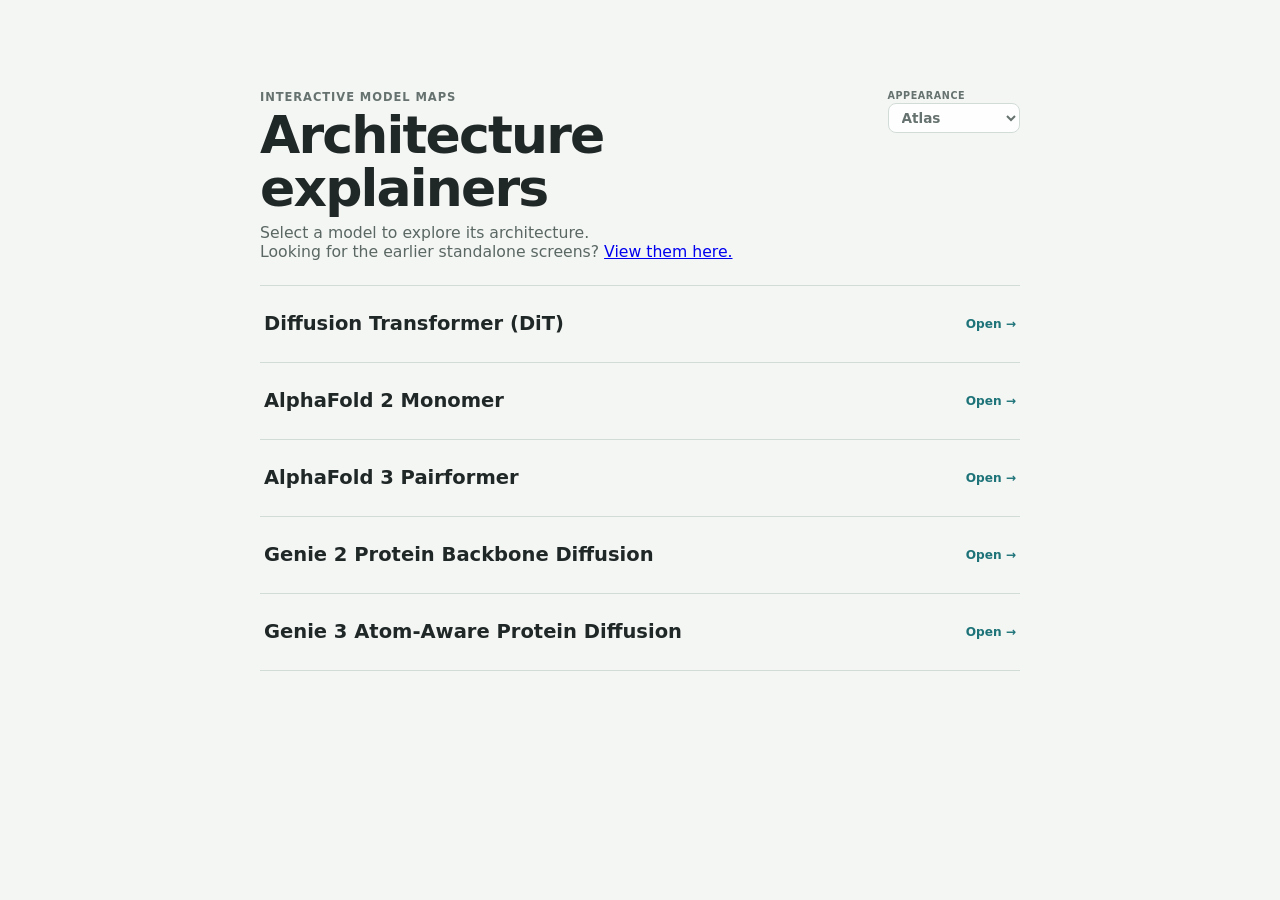
==== commit ac469f04: "Link the explainer landing page to /screens/; drop third-party analytics The vendored index.html shi" ====
--- a/explainer/index.html
+++ b/explainer/index.html
@@ -4,13 +4,6 @@
     <meta charset="utf-8" />
     <meta name="viewport" content="width=device-width, initial-scale=1" />
     <title>Architecture Explainers</title>
-    <script type="text/javascript">
-      (function(c,l,a,r,i,t,y){
-          c[a]=c[a]||function(){(c[a].q=c[a].q||[]).push(arguments)};
-          t=l.createElement(r);t.async=1;t.src="https://www.clarity.ms/tag/"+i;
-          y=l.getElementsByTagName(r)[0];y.parentNode.insertBefore(t,y);
-      })(window, document, "clarity", "script", "xrj736g7b7");
-    </script>
     <script src="./theme-init.js"></script>
     <link rel="stylesheet" href="./styles.css" />
   </head>
@@ -21,6 +14,7 @@
           <p class="eyebrow">Interactive model maps</p>
           <h1>Architecture explainers</h1>
           <p>Select a model to explore its architecture.</p>
+          <p>Looking for the earlier standalone screens? <a href="screens/">View them here.</a></p>
         </div>
         <label class="theme-switcher-label" for="directoryThemeSwitcher">
           <span>Appearance</span>
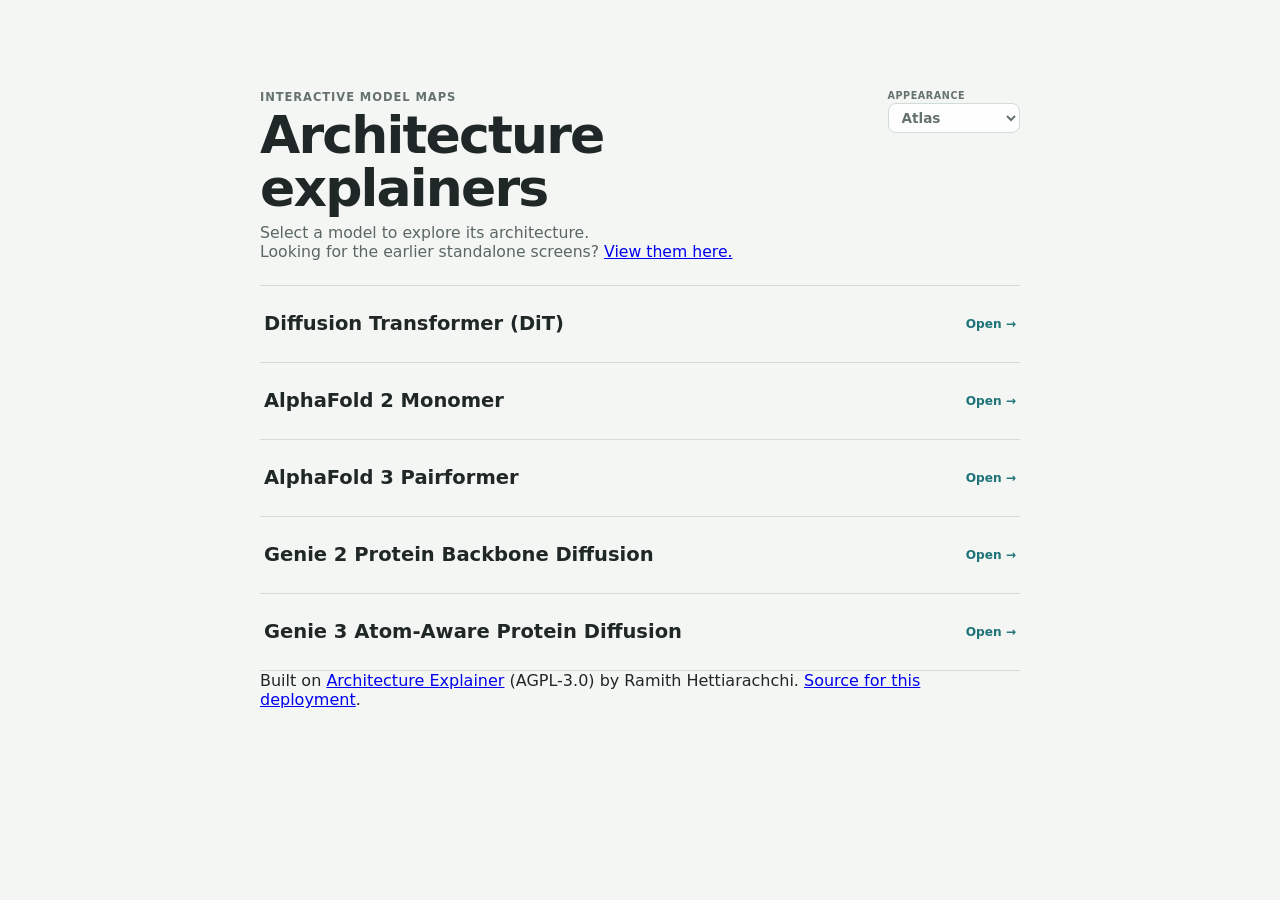
==== commit 34252344: "Address final whole-plan review findings Fixes six findings from the final review of the explainer-v" ====
--- a/explainer/index.html
+++ b/explainer/index.html
@@ -34,6 +34,8 @@
           JavaScript is required to list the available architecture explainers.
         </p>
       </noscript>
+
+      <p class="directory-attribution">Built on <a href="https://github.com/ramithuh/explainer">Architecture Explainer</a> (AGPL-3.0) by Ramith Hettiarachchi. <a href="https://github.com/gasredX09/af3-visualizer">Source for this deployment</a>.</p>
     </main>
     <script type="module" src="./landing.js"></script>
   </body>
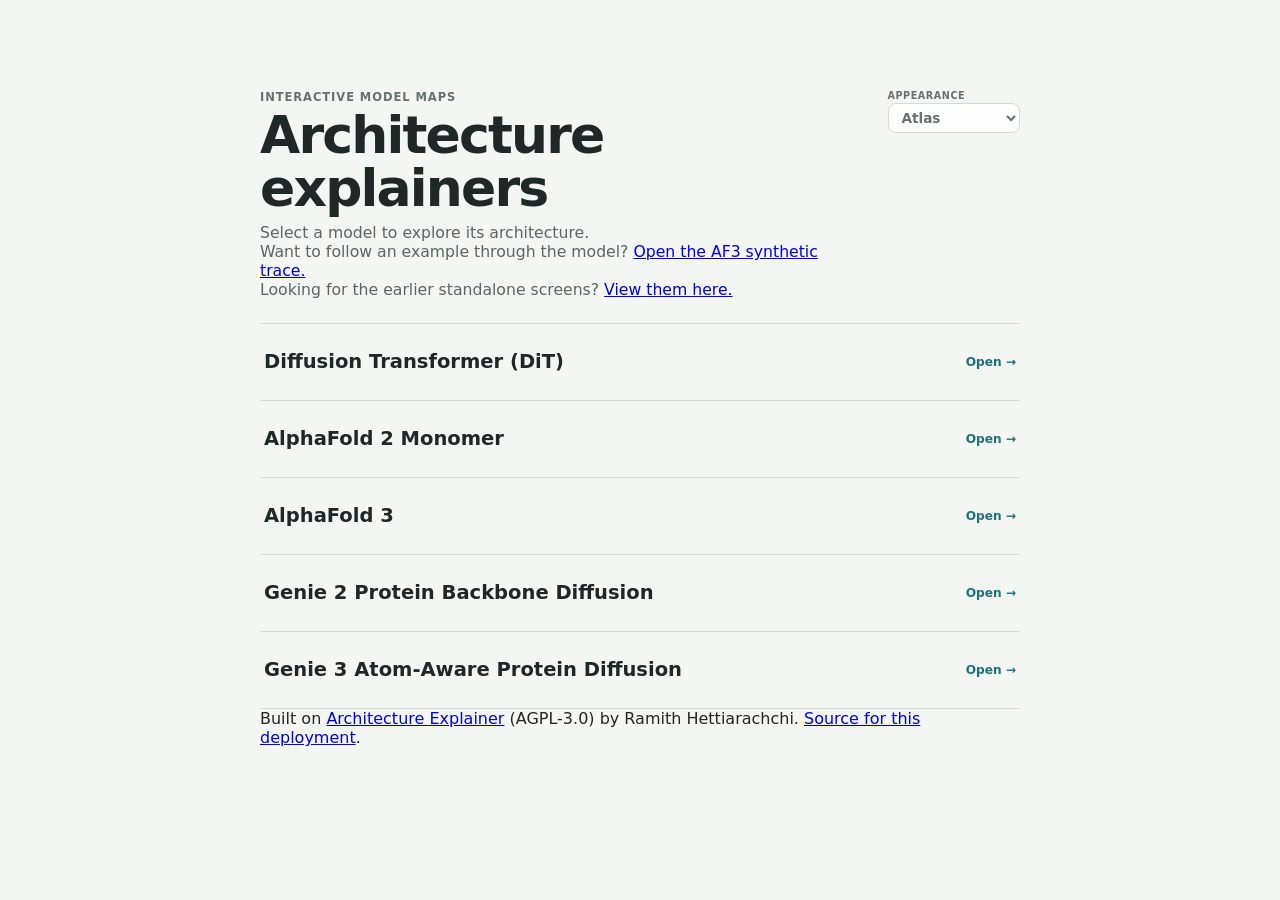
==== commit f4ed2fce: "Add synthetic AF3 execution trace Build a source-linked trace view with deterministic toy values acr" ====
--- a/explainer/index.html
+++ b/explainer/index.html
@@ -14,6 +14,7 @@
           <p class="eyebrow">Interactive model maps</p>
           <h1>Architecture explainers</h1>
           <p>Select a model to explore its architecture.</p>
+          <p>Want to follow an example through the model? <a href="trace/">Open the AF3 synthetic trace.</a></p>
           <p>Looking for the earlier standalone screens? <a href="screens/">View them here.</a></p>
         </div>
         <label class="theme-switcher-label" for="directoryThemeSwitcher">
--- a/explainer/styles.css
+++ b/explainer/styles.css
@@ -1706,8 +1706,210 @@
   box-shadow: var(--shadow-lg);
 }
 
-.reference-panel + .reference-panel {
+.reference-panel-layer > * + * {
   margin-top: 12px;
+}
+
+.worked-example {
+  display: grid;
+  gap: 8px;
+  padding: 11px;
+  border: 1px solid var(--line);
+  border-radius: 10px;
+  background: var(--panel);
+  box-shadow: var(--shadow-lg);
+  cursor: default;
+}
+
+.worked-example-eyebrow {
+  color: var(--accent);
+  font-size: 0.64rem;
+  font-weight: 900;
+  letter-spacing: 0.08em;
+  text-transform: uppercase;
+}
+
+.worked-example-title,
+.msa-example-result-title {
+  margin: 0;
+  color: var(--ink);
+  font-size: 0.9rem;
+  line-height: 1.3;
+}
+
+.worked-example-expand,
+.worked-example-close {
+  justify-self: start;
+  padding: 5px 9px;
+  border: 1px solid var(--accent);
+  border-radius: 6px;
+  color: var(--accent);
+  background: var(--panel);
+  font: inherit;
+  font-size: 0.72rem;
+  font-weight: 800;
+  cursor: pointer;
+}
+
+.worked-example-expand:hover,
+.worked-example-expand:focus-visible,
+.worked-example-close:hover,
+.worked-example-close:focus-visible {
+  background: color-mix(in srgb, var(--accent) 10%, var(--panel));
+  outline-offset: 2px;
+}
+
+.worked-example-dialog {
+  width: min(620px, calc(100vw - 24px));
+  max-width: none;
+  max-height: calc(100svh - 24px);
+  padding: 12px;
+  overflow: auto;
+  border: 1px solid var(--line);
+  border-radius: 12px;
+  color: var(--ink);
+  background: var(--panel);
+  box-shadow: var(--shadow-lg);
+}
+
+.worked-example-dialog::backdrop {
+  background: color-mix(in srgb, var(--ink) 58%, transparent);
+}
+
+.worked-example-dialog .worked-example {
+  margin-top: 10px;
+  box-shadow: none;
+}
+
+.worked-example-dialog .msa-example-alignment {
+  max-width: 500px;
+}
+
+.worked-example-caption,
+.msa-example-instructions,
+.msa-example-legend,
+.msa-example-observation,
+.msa-example-caveat {
+  margin: 0;
+  color: var(--copy-soft);
+  font-size: 0.73rem;
+  line-height: 1.45;
+}
+
+.msa-example-instructions {
+  color: var(--ink);
+  font-weight: 750;
+}
+
+.msa-example-takeaway {
+  margin: 0;
+  color: var(--ink);
+  font-size: 0.74rem;
+  font-weight: 700;
+  line-height: 1.4;
+}
+
+.msa-example-alignment {
+  display: grid;
+  grid-template-columns: 28px repeat(var(--msa-example-residue-columns), minmax(0, 1fr));
+  gap: 2px;
+  align-items: center;
+  font-family: ui-monospace, SFMono-Regular, Menlo, monospace;
+  font-size: 0.72rem;
+  text-align: center;
+}
+
+.msa-example-corner,
+.msa-example-row-label {
+  color: var(--copy-soft);
+  font-size: 0.63rem;
+}
+
+.msa-example-column,
+.msa-example-residue {
+  display: grid;
+  min-width: 0;
+  min-height: 22px;
+  place-items: center;
+  border: 1px solid transparent;
+  border-radius: 5px;
+}
+
+.msa-example-column {
+  padding: 1px;
+  color: var(--ink);
+  background: var(--panel-strong);
+  font: inherit;
+  cursor: pointer;
+}
+
+.msa-example-column:hover,
+.msa-example-column:focus-visible {
+  border-color: var(--accent);
+  outline: none;
+}
+
+.msa-example-residue.is-conserved {
+  background: color-mix(in srgb, var(--accent) 19%, var(--panel));
+}
+
+.msa-example-residue.is-variable {
+  background: color-mix(in srgb, var(--accent-2) 11%, var(--panel));
+}
+
+.msa-example-column.is-i,
+.msa-example-residue.is-i {
+  border-color: var(--accent);
+}
+
+.msa-example-column.is-j,
+.msa-example-residue.is-j {
+  border-color: var(--accent-2);
+}
+
+.msa-example-result {
+  display: grid;
+  gap: 7px;
+  padding-top: 9px;
+  border-top: 1px solid var(--line);
+}
+
+.msa-example-matrix {
+  width: 100%;
+  border-collapse: separate;
+  border-spacing: 3px;
+  color: var(--ink);
+  font-size: 0.72rem;
+  text-align: center;
+}
+
+.msa-example-matrix caption {
+  margin-bottom: 6px;
+  color: var(--copy-soft);
+  font-size: 0.69rem;
+  text-align: left;
+}
+
+.msa-example-matrix th,
+.msa-example-matrix td {
+  padding: 7px 4px;
+  border-radius: 5px;
+  background: var(--panel-strong);
+  font-weight: 650;
+}
+
+.msa-example-matrix td.has-count {
+  background: color-mix(in srgb, var(--accent) 22%, var(--panel));
+}
+
+.worked-example-citation {
+  display: block;
+  padding-top: 8px;
+  border-top: 1px solid var(--line);
+  color: var(--accent);
+  font-size: 0.68rem;
+  font-weight: 750;
+  line-height: 1.35;
 }
 
 .reference-panel-heading {
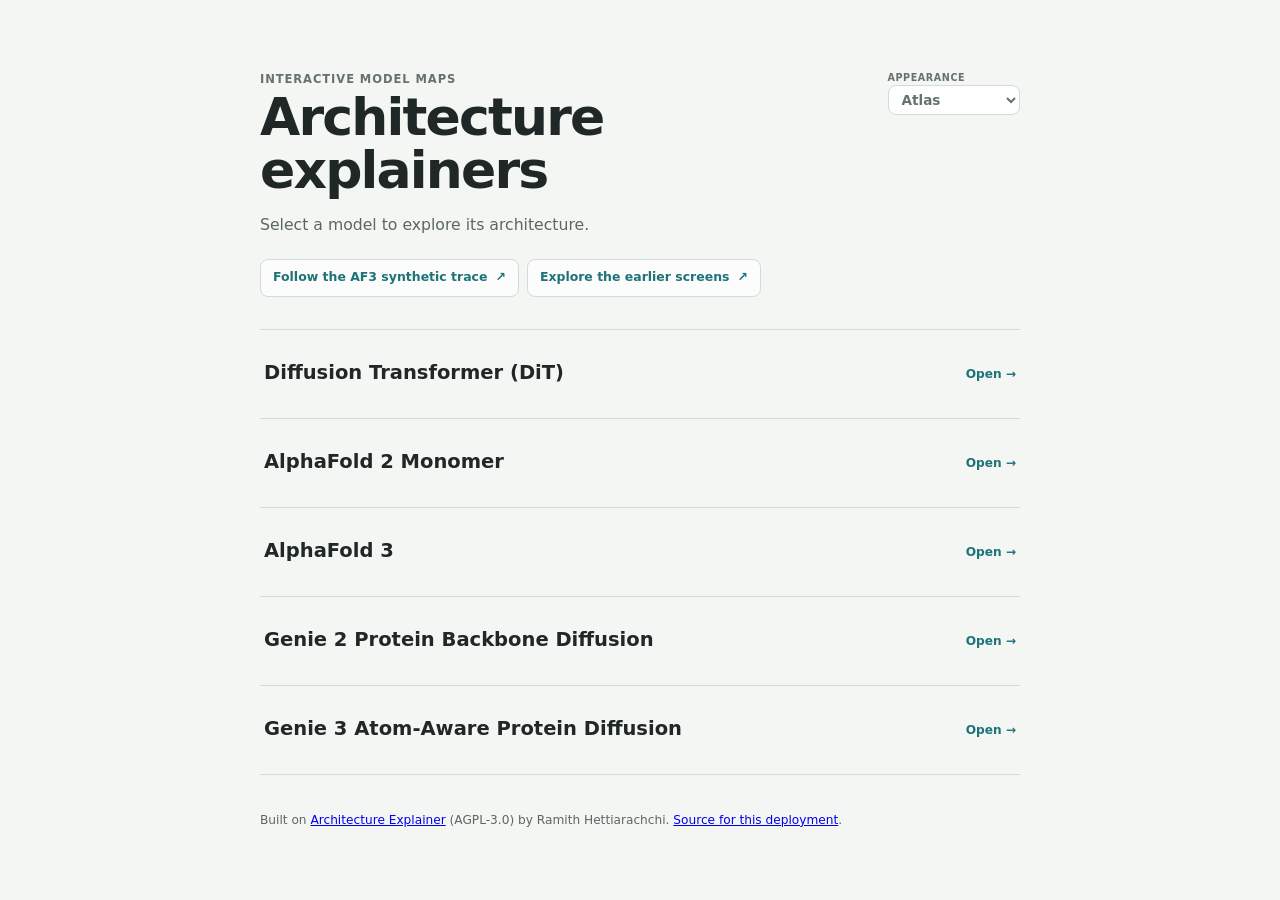
==== commit fd66c5ff: "Improve landing spacing and dense architecture readability" ====
--- a/explainer/index.html
+++ b/explainer/index.html
@@ -13,9 +13,11 @@
         <div>
           <p class="eyebrow">Interactive model maps</p>
           <h1>Architecture explainers</h1>
-          <p>Select a model to explore its architecture.</p>
-          <p>Want to follow an example through the model? <a href="trace/">Open the AF3 synthetic trace.</a></p>
-          <p>Looking for the earlier standalone screens? <a href="screens/">View them here.</a></p>
+          <p class="directory-lede">Select a model to explore its architecture.</p>
+          <nav class="directory-shortcuts" aria-label="Other ways to explore">
+            <a href="trace/">Follow the AF3 synthetic trace <span aria-hidden="true">↗</span></a>
+            <a href="screens/">Explore the earlier screens <span aria-hidden="true">↗</span></a>
+          </nav>
         </div>
         <label class="theme-switcher-label" for="directoryThemeSwitcher">
           <span>Appearance</span>
--- a/explainer/styles.css
+++ b/explainer/styles.css
@@ -951,7 +951,7 @@
 
 .directory-shell {
   width: min(760px, calc(100vw - 32px));
-  padding: clamp(48px, 10vh, 112px) 0 64px;
+  padding: clamp(40px, 8vh, 88px) 0 clamp(32px, 6vh, 64px);
 }
 
 .directory-header {
@@ -959,20 +959,50 @@
   justify-content: space-between;
   gap: 32px;
   align-items: start;
-  padding-bottom: 24px;
+  padding-bottom: 32px;
   border-bottom: 1px solid var(--line);
 }
 
 .directory-header h1 {
-  margin-bottom: 8px;
+  margin-bottom: 16px;
   font-size: clamp(2rem, 6vw, 3.25rem);
   letter-spacing: -0.035em;
 }
 
-.directory-header > div > p:not(.eyebrow) {
+.directory-header .directory-lede {
   margin: 0;
   color: var(--copy-soft);
   font-size: 0.98rem;
+  line-height: 1.5;
+}
+
+.directory-shortcuts {
+  display: flex;
+  flex-wrap: wrap;
+  gap: 8px;
+  margin-top: 22px;
+}
+
+.directory-shortcuts a {
+  display: inline-flex;
+  min-height: 38px;
+  align-items: center;
+  gap: 8px;
+  padding: 8px 12px;
+  border: 1px solid var(--line);
+  border-radius: 8px;
+  background: var(--surface-link);
+  color: var(--accent);
+  font-size: 0.78rem;
+  font-weight: 750;
+  line-height: 1.35;
+  text-decoration: none;
+}
+
+.directory-shortcuts a:hover,
+.directory-shortcuts a:focus-visible {
+  border-color: var(--accent);
+  background: var(--surface-link-hover);
 }
 
 .architecture-list {
@@ -987,11 +1017,11 @@
 
 .architecture-list-link {
   display: flex;
-  min-height: 76px;
+  min-height: 88px;
   justify-content: space-between;
   gap: 24px;
   align-items: center;
-  padding: 18px 4px;
+  padding: 22px 4px;
   color: inherit;
   text-decoration: none;
   transition: color 120ms ease, padding 120ms ease;
@@ -1016,6 +1046,13 @@
   color: var(--accent);
   font-size: 0.76rem;
   font-weight: 850;
+}
+
+.directory-attribution {
+  margin: 36px 0 0;
+  color: var(--copy-soft);
+  font-size: 0.76rem;
+  line-height: 1.6;
 }
 
 .directory-page .directory-loading,
@@ -1036,15 +1073,24 @@
 
   .directory-header {
     gap: 18px;
-    align-items: end;
-  }
-
-  .directory-header > div > p:not(.eyebrow) {
+    align-items: start;
+  }
+
+  .directory-header .directory-lede {
     max-width: 28ch;
   }
 
   .directory-header .theme-switcher-label {
     width: 108px;
+  }
+
+  .directory-header .theme-switcher {
+    width: 100%;
+    min-width: 0;
+  }
+
+  .directory-shortcuts {
+    margin-top: 18px;
   }
 }
 
@@ -1439,10 +1485,10 @@
 }
 
 .architecture-canvas {
-  --board-inset-x: 32px;
+  --board-inset-x: 26px;
   --board-inset-right: var(--board-inset-x);
-  --board-inset-top: 76px;
-  --board-inset-bottom: 74px;
+  --board-inset-top: 62px;
+  --board-inset-bottom: 62px;
   --board-layer-guides: 0;
   --board-layer-regions: 1;
   --board-layer-representation-lanes: 2;
@@ -2559,6 +2605,11 @@
   opacity: 0.14;
 }
 
+.architecture-canvas.is-dense-board .arch-edge.is-context-flow:not(.is-connectivity-input):not(.is-connectivity-output):not(.is-connectivity-muted):not(.is-selected) {
+  opacity: 0.48;
+  stroke-width: 2.5;
+}
+
 .arch-edge-label.is-connectivity-muted,
 .arch-edge-badge.is-connectivity-muted {
   opacity: 0.18;
@@ -2646,6 +2697,18 @@
   paint-order: stroke;
   stroke: var(--edge-label-stroke);
   stroke-width: 5px;
+}
+
+.arch-edge-label.is-math {
+  font-family: "STIX Two Math", "Cambria Math", Georgia, serif;
+  font-style: italic;
+  letter-spacing: 0;
+  text-transform: none;
+}
+
+.arch-edge-label.is-math .math-plain {
+  font-family: Inter, ui-sans-serif, system-ui, sans-serif;
+  font-style: normal;
 }
 
 .arch-edge-label.flow-family-single,
@@ -3201,7 +3264,7 @@
 
 .semantic-trace-list {
   display: grid;
-  gap: 5px;
+  gap: 8px;
   margin: 0;
   padding: 0;
   list-style: none;
@@ -3213,7 +3276,7 @@
   display: grid;
   grid-template-columns: 3ch minmax(0, 1fr);
   gap: 6px;
-  padding: 7px 8px 7px 5px;
+  padding: 9px 8px 9px 5px;
   border: 1px solid transparent;
   border-radius: 7px;
   color: var(--copy);
